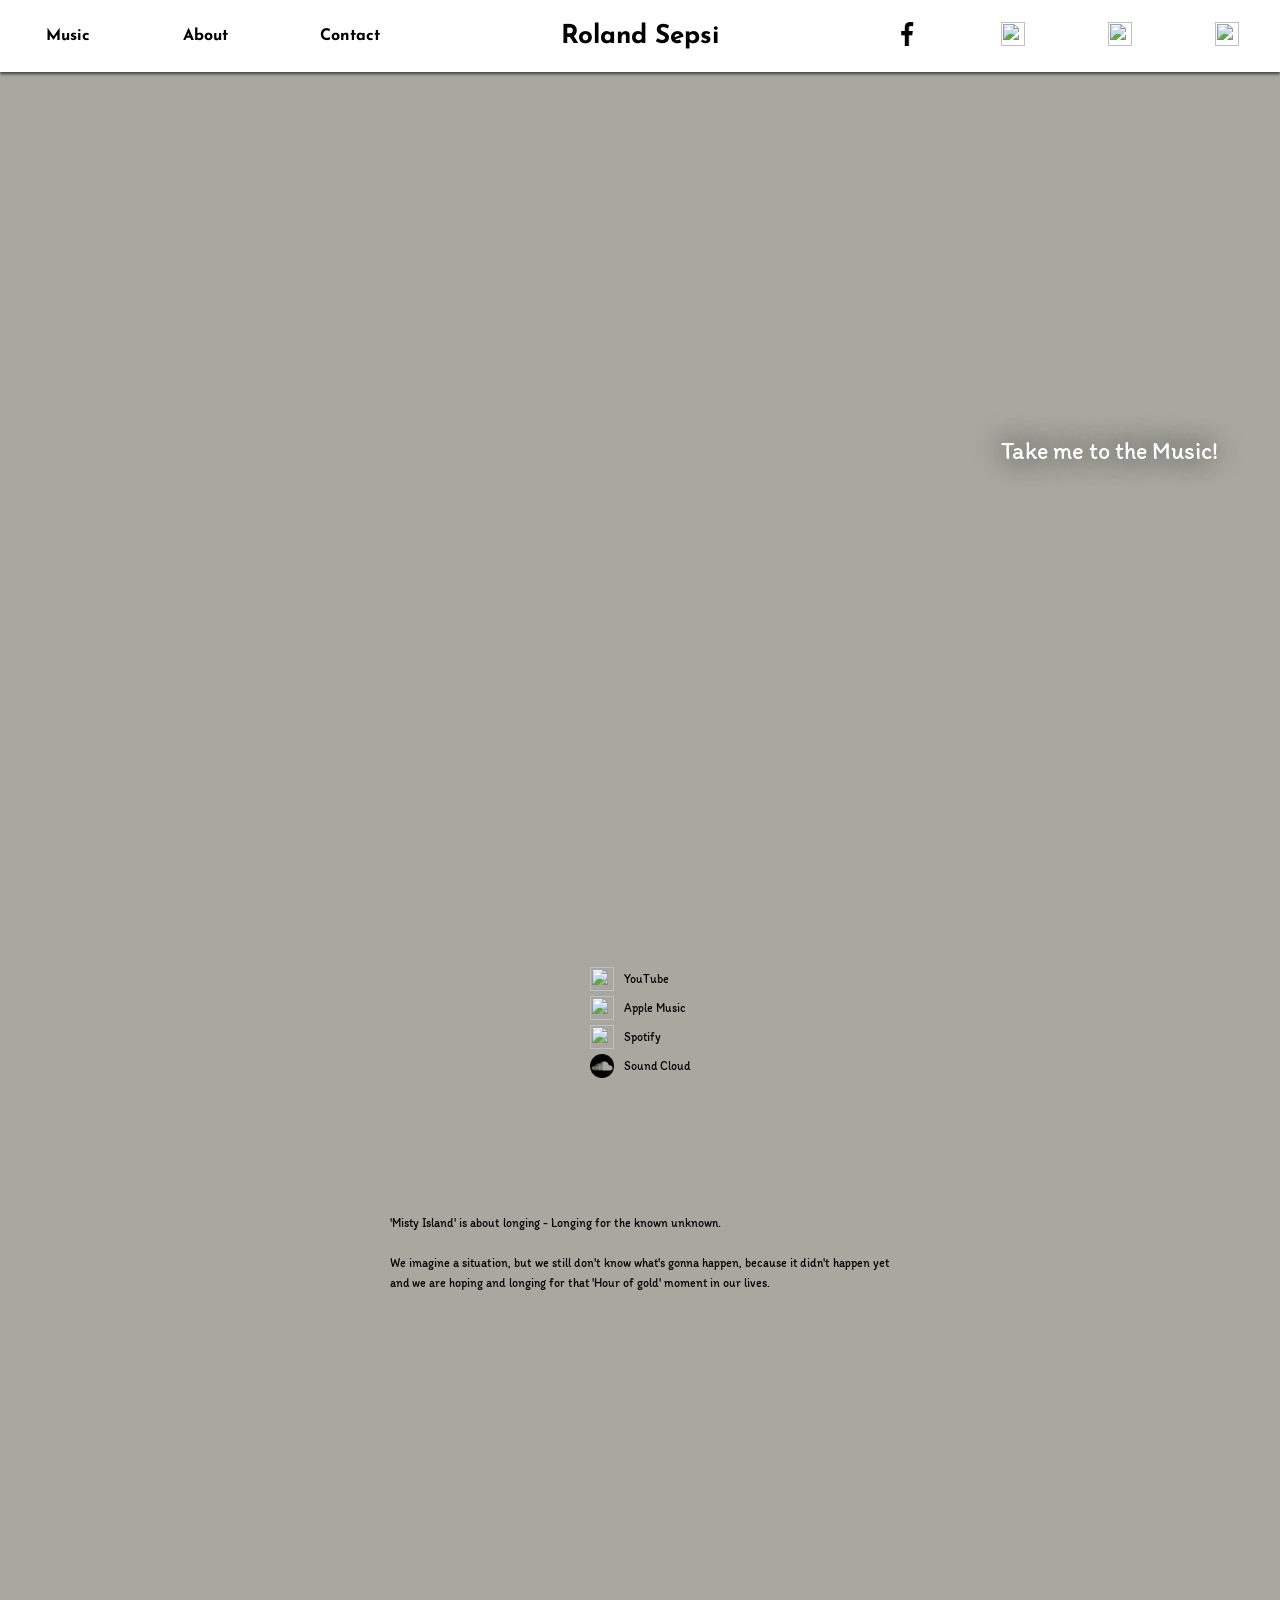
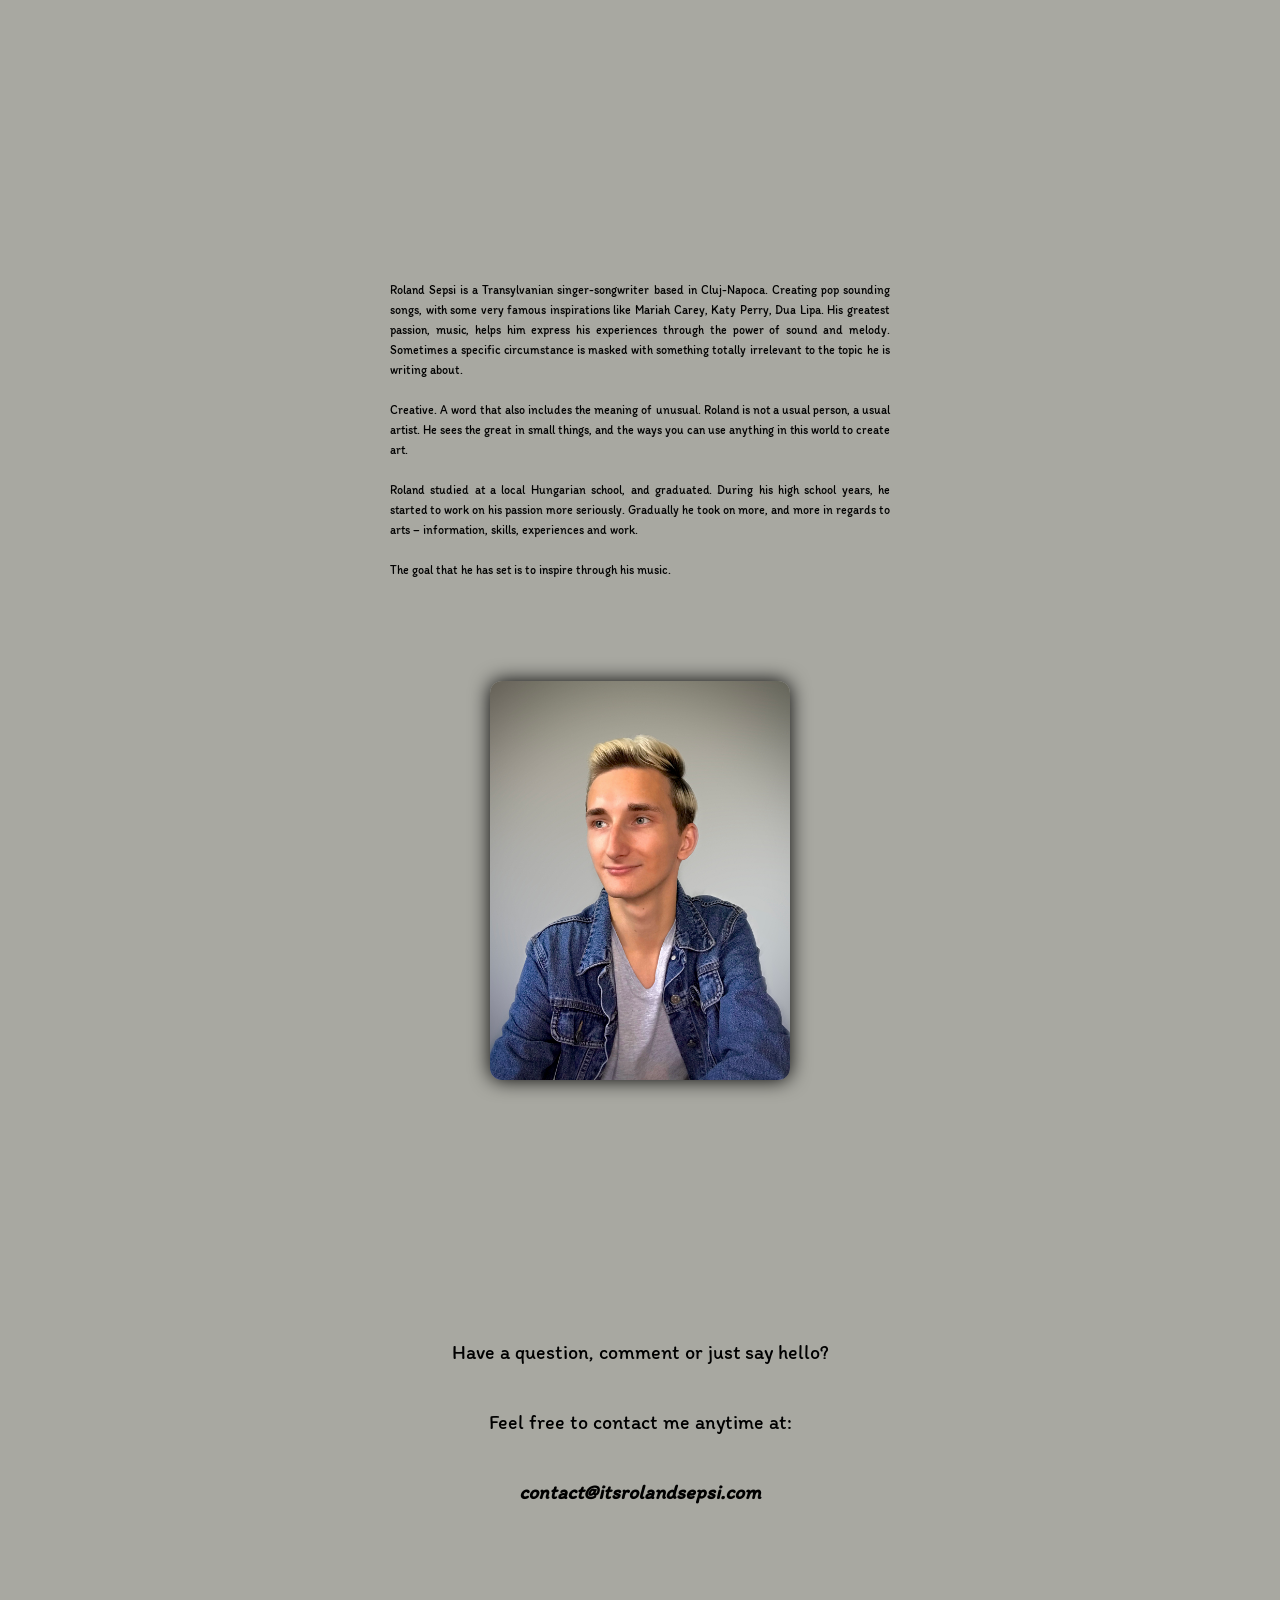
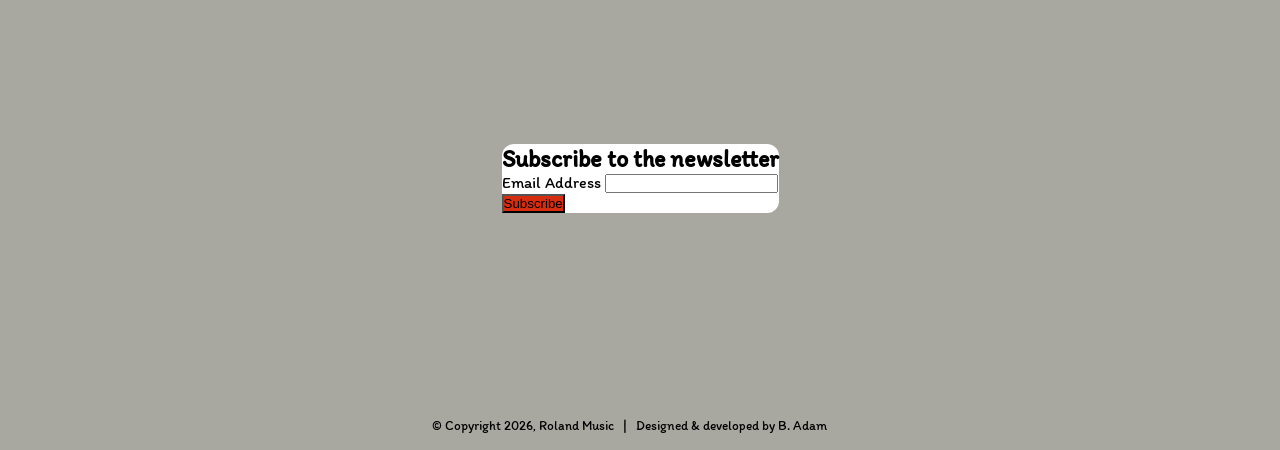
==== index.html @ 694810a5 "changes latest song info;" ====
<!DOCTYPE html>
<html lang="en">

<head>
	<meta charset="UTF-8">
	<meta http-equiv="X-UA-Compatible" content="IE=edge">
	<meta name="viewport" content="width=device-width, initial-scale=1.0">
	<title>Roland Sepsi</title>
	<link rel="icon" href="assets/logo.png">
	<link rel='stylesheet' href='variables.css' />
	<link rel='stylesheet' href='styles.css' />
	<link rel='stylesheet' href='styles/sections/content.css' />
	<link rel='stylesheet' href='styles/sections/about-me.css' />
	<link rel='stylesheet' href='styles/sections/contact.css' />
	<link rel='stylesheet' href='styles/sections/music.css' />
	<link rel='stylesheet' href='styles/merger.css' />
	<link rel='stylesheet' href='styles/scroll-bar.css' />
	<link rel='stylesheet' href='styles/sections.css' />
	<link rel='stylesheet' href='styles/header.css' />
	<link rel='stylesheet' href='styles/oberserAnimations.css' />
	<link rel='stylesheet' href='styles/hamburger.css' />
	<link rel='stylesheet' href='styles/responsive.css' />

	<link rel="preconnect" href="https://fonts.gstatic.com">
	<link rel="preconnect" href="https://fonts.googleapis.com">
	<link href="https://fonts.googleapis.com/css2?family=Itim&display=swap" rel="stylesheet">
	<link href="https://fonts.googleapis.com/css2?family=Dancing+Script&display=swap" rel="stylesheet">
	<link href="https://fonts.googleapis.com/css2?family=Allison&display=swap" rel="stylesheet">
	<link href="https://fonts.googleapis.com/css2?family=Allison&family=Dancing+Script:wght@700&display=swap"
		rel="stylesheet">
	<link href="https://fonts.googleapis.com/css2?family=Josefin+Sans:wght@300&display=swap" rel="stylesheet">
	<link href="https://fonts.googleapis.com/icon?family=Material+Icons+Outlined" rel="stylesheet">
	<link href="//cdn-images.mailchimp.com/embedcode/classic-10_7.css" rel="stylesheet" type="text/css">
</head>


<body>
	<div id="hamburger-menu">
		<div class='hamburger-items' class='header-font'>
			<span id='toMusic1h'>Music</span>
			<span id='aboutMeBtn1'>About</span>
			<span id='contactBtn1'>Contact</span>
		</div>
	</div>
	<header>
		<ul class='header-ul header-font'>
			<li class='hamburger'>
				<a class="icon" onclick="triggerHamburgerMenu()">
					<span class="material-icons-outlined">
						menu
					</span>
				</a>
			</li>
			<li class='header-buttons'>
				<!-- <a>Home</a> -->
				<a id='toMusic2h'>Music</a>
				<a id='aboutMeBtn2'>About</a>
				<a id='contactBtn2'>Contact</a>
			</li>
			<li class='header-brand'>
				<p class='brand-text'>Roland Sepsi</p>
			</li>
			<li>
				<a href='https://www.facebook.com/itsrolandsepsi' target="_blank">
					<img class='icon icon-hr' src='assets/facebook.png' />
				</a>
				<a href='https://www.instagram.com/itsrolandsepsi/' target="_blank">
					<img class='icon icon-hr' src='assets/instagram.png' />
				</a>
				<a href='https://twitter.com/itsrolandsepsi' target="_blank">
					<img class='icon icon-hr' src='assets/twitter.png' />
				</a>
				<a href='https://www.tiktok.com/@itsrolandsepsi' target="_blank">
					<img class='icon icon-hr' src='assets/tik-tok.png' />
				</a>
				<!-- <a href='https://www.youtube.com/channel/UCTKSNMayLkW1YYEWEU_hSRQ' target="_blank">
					<img class='icon icon-hl' src='assets/youtube.png' />
				</a>
				<a href='https://music.apple.com/ro/artist/roland-sepsi/1517617896' target="_blank">
					<img class='icon icon-hl' src='assets/apple.png' />
				</a>
				<a href='https://open.spotify.com/artist/6symfjeT4jujJu8zhBz0YR?si=UxUn-3a7RWy2fDlajv3tzg&nd=1'
					target="_blank">
					<img class='icon icon-hl' src='assets/spotify.png' />
				</a>
				<a href='https://soundcloud.com/itsrolandsepsi' target="_blank">
					<img class='icon icon-hl' src='assets/soundcloud.png' />
				</a> -->
			</li>
		</ul>
	</header>
	<main>
		<section class='section section-1'>
			<div class='subscribe-container'>
				<a class="my-music" id="toMusic3"> Take me to the Music!</a>
			</div>
			<!-- <div class="song-advert-container">
				<a class='advert' href='https://ampl.ink/lovesummer' target="_blank">
					'Love, Summer' 🌄 OUT NOW!
				</a>
			</div> -->
		</section>
		<section class='section section-2'>
			<div class="music-platforms">
				<ul>
					<li>
						<a href='https://www.youtube.com/c/RolandSepsi?sub_confirmation=1' target="_blank">
							<img class='icon-big icon-hl' src='assets/youtube.png' />
							<span>YouTube</span>
						</a>
					</li>
					<li>
						<a href='https://music.apple.com/ro/artist/roland-sepsi/1517617896' target="_blank">
							<img class='icon-big icon-hl' src='assets/apple.png' />
							<span>Apple Music</span>
						</a>
					</li>
					<li>
						<a href='https://open.spotify.com/artist/6symfjeT4jujJu8zhBz0YR?si=UxUn-3a7RWy2fDlajv3tzg&nd=1'
							target="_blank">
							<img class='icon-big icon-hl' src='assets/spotify.png' />
							<span>Spotify</span>
						</a>
					</li>
					<li>
						<a href='https://soundcloud.com/itsrolandsepsi' target="_blank">
							<img class='icon-big icon-hl' src='assets/soundcloud.png' />
							<span>Sound Cloud</span>
						</a>
					</li>
				</ul>
			</div>
			<p class='about-me-text song-description'>
				'Misty Island' is about longing - Longing for the known unknown. 
				<br>
				<br>
				We imagine a situation, but we still don't know what's gonna happen, because it didn't happen yet and we are hoping and longing for that 'Hour of gold' moment in our lives.
				
			</p>
			<iframe width="560" height="315" src="https://www.youtube.com/embed/qmHxuhx3B6M"
				title="YouTube video player" frameborder="0"
				allow="accelerometer; autoplay; clipboard-write; encrypted-media; gyroscope; picture-in-picture"
				allowfullscreen></iframe>
		</section>
		<section class='section section-3'>
			<img src='assets/3.jpg' class='non-icon img-two' />
			<div class='about-me-container'>
				<p class='about-me-text'>
					Roland Sepsi is a Transylvanian singer-songwriter based in Cluj-Napoca. Creating pop sounding
					songs, with some very famous inspirations like Mariah Carey, Katy Perry, Dua Lipa. His greatest
					passion, music, helps him express his experiences through the power of sound and melody.
					Sometimes a specific circumstance is masked with something totally irrelevant to the topic he
					is writing about.
					<br>
					<br>
					Creative. A word that also includes the meaning of unusual. Roland is not a usual person, a
					usual artist. He sees the great in small things, and the ways you can use anything in this
					world to create art.
					<br>
					<br>
					Roland studied at a local Hungarian school, and graduated. During his high school years, he
					started to work on his passion more seriously. Gradually he took on more, and more in regards
					to arts – information, skills, experiences and work.
					<br>
					<br>
					The goal that he has set is to inspire through his music.

				</p>
			</div>
		</section>
		<section class='section section-4'>
			<div class='contact-container'>
				<p class='contact-main'>Have a question, comment or just say hello?</p>
				<p class='contact-info'>
					Feel free to contact me anytime at:
				</p>
				<p class='contact-info mail'>
					<strong><i>contact@itsrolandsepsi.com</i></strong>
				</p>
			</div>

			<!-- Begin Mailchimp Signup Form -->
			<div id="mc_embed_signup">
				<form
					action="https://itsrolandsepsi.us5.list-manage.com/subscribe/post?u=42214550f9f8af87a19ed665c&amp;id=d3cd4de91b"
					method="post" id="mc-embedded-subscribe-form" name="mc-embedded-subscribe-form" class="validate"
					target="_blank" novalidate>
					<div id="mc_embed_signup_scroll">
						<h2>Subscribe to the newsletter</h2>
						<div class="mc-field-group">
							<label for="mce-EMAIL">Email Address </label>
							<input type="email" value="" name="EMAIL" class="required email" id="mce-EMAIL">
						</div>
						<div id="mce-responses" class="clear">
							<div class="response" id="mce-error-response" style="display:none"></div>
							<div class="response" id="mce-success-response" style="display:none"></div>
						</div>
						<!-- real people should not fill this in and expect good things - do not remove this or risk form bot signups-->
						<div style="position: absolute; left: -5000px;" aria-hidden="true"><input type="text"
								name="b_42214550f9f8af87a19ed665c_d3cd4de91b" tabindex="-1" value=""></div>
						<div class="clear"><input type="submit" value="Subscribe" name="subscribe"
								id="mc-embedded-subscribe" class="button"></div>
					</div>
				</form>
			</div>

			<!--End mc_embed_signup-->
		</section>
	</main>

	<footer>
		<small>&copy; Copyright <span id='copyright_year'></span>, Roland Music &nbsp; | &nbsp; Designed & developed
			by B. Adam
			<a class='dev-lnkd' href='https://www.linkedin.com/in/ballo-adam-005b53a4/' target="_blank">
				<img src='assets/linkedin.png' />
			</a>
		</small>
	</footer>

	<script src='scripts/hamburger.js'></script>
	<script src='main.js'></script>
	<script src='scripts/observers.js'></script>
</body>

</html>
---- variables.css ----
:root {
    --c_darkPurple: #5D3C75;
    --c_darkPurple_lighter: #984169;
    --c_redOrange: #B34860;
    --c_redOrange_lighter: #D06966;
    --c_orangeYellow: #EE9359;
    --c_orangeYellow_light: #F4AE61;
    --f_mainFontStyle: 'Itim', cursive;
    --f_fontSizeNormal: 24px;
	--f_fontSizeSmall: 16px;
    --f_fontSizeHeader: 36px;
    --i_iconNormal: 24px;
	--i_iconBig: 36px;
    --br_radiusSection: 500px;
    --w_defaultMaxWidth: 50%;
    --iframe_width: 400px;
    --iframe_height: 285px;
    --background: rgb(168, 168, 161)
}
---- styles.css ----
* {
	margin: 0;
	padding: 0;
	box-sizing: border-box;
}

html,
body {
	scroll-behavior: smooth;
	font-family: var(--f_mainFontStyle);
}

main {
	overflow: hidden;
	width: 100%;
	height: auto;
	background-repeat: repeat;
}

a {
	text-decoration: none;
}

.non-icon {
	max-width: 500px;
	max-height: 600px;
	border-radius: 12px;
	transition: all ease-in-out 0.4s;
}

.icon {
	transition: all ease-in-out 0.3s;
	height: var(--i_iconNormal);
	width: var(--i_iconNormal);
}

.icon:hover {
	cursor: pointer;
}

.button-anim {
	background: transparent;
	font-family: var(--f_mainFontStyle);
	font-size: var(--f_fontSizeNormal);
	padding: 5px;
	border-radius: 12px;
	transition: all 0.08s ease-in;
	-o-transition: all 0.2s ease-in;
	-ms-transition: all 0.2s ease-in;
	-moz-transition: all 0.2s ease-in;
	-webkit-transition: all 0.2s ease-in;
}

a {
	text-decoration: none;
	color: inherit;
}

@keyframes grow {
	0% {
		transform: scale(0.5);
		opacity: 0;
	}
	100% {
		opacity: 1;
	}
}

.back-to-top-btn {
	position: fixed;
	background-color: transparent;
	border: none;
	left: 95%;
	top: 92%;
	transition: all ease 0.4s;
	z-index: 150;
}

.back-to-top-img {
	width: var(--i_iconNormal);
	height: var(--i_iconNormal);
	z-index: 150;
}

.back-to-top-btn:hover {
	cursor: pointer;
	transform: rotateZ(360deg);
}

hr {
	border: 0;
	height: 1px;
	background-image: linear-gradient(to right, rgba(0, 0, 0, 0), rgba(0, 0, 0, 1), rgba(0, 0, 0, 0));
	margin: 15px;
}

nav {
	position: relative;
	z-index: 1000;
}

footer {
	background-color: var(--background);
	font-family: var(--f_mainFontStyle);
	display: flex;
	justify-content: center;
	align-items: center;
	color: black;
	height: 50px;
}

.dev-lnkd img {
	height: 14px;
	width: 14px;
	vertical-align: middle;
	margin-left: 5px;
}

.dev-lnkd:hover {
	cursor: pointer;
}
---- styles/sections/content.css ----
.take-me-there {
    color: black;
    border: none;
}

.border-btn {
    border: 2px black solid;
}

.fill:hover {
    background-color: #f0efeb;
}

.subscribe-container {
    display: flex;
    flex-direction: column;
    justify-content: space-evenly;
    height: 300px;
    margin-right: 50px;
    font-size: var(--f_fontSizeNormal);
}

.none {
     display: none;
}

.song-advert-container {
     margin-right: 50px;
     display: flex;
     align-items: flex-start;
     justify-content: flex-start;
     max-width: 500px;
     transition: color 250ms ease-in-out;
}

.song-advert-container:hover {
     color: white;
     cursor: pointer;
}

.advert {
     font-family: var(--f_mainFontStyle);
     font-size: var(--f_fontSizeNormal);
     text-shadow: 0px 0px 10px rgba(0,0,0, 1);
     text-decoration: none;
     color: black;
}

.subscribe {
     height: 45px;
     width: 190px;
}

.my-music {
	font-size: 24px;
	padding: 12px;
	border-radius: 12px;
	color: white;
	text-shadow: -2px -1px 29px rgba(0, 0, 0, 1);
	cursor: pointer;
}
---- styles/sections/about-me.css ----
.hello, .about-me-text {
     font-family: var(--f_mainFontStyle);
     color: black;
     font-size: var(--f_fontSizeSmall)
}

.about-me-container {
     opacity: 0;
     transform: translateX(-50px);
     max-width: var(--w_defaultMaxWidth);
     height: 80vh;
     display: flex;
     flex-direction: column;
     align-items: center;
     justify-content: space-evenly;
     transition: all 500ms ease-in;
}

.img-two {
    opacity: 0;
    transform: translateX(50px);
    box-shadow: 0px 0px 20px 0px black;
    -webkit-box-shadow: 0px 0px 20px 0px black;
    -moz-box-shadow: 0px 0px 20px 0px black;
    transition: all 500ms ease-in;
}

.about-me-text {
     text-align: justify;
     text-justify: inter-word;
     line-height: 40px;
}

.contact-btn-2 {
     color: var(--c_darkPurple);
     border: 2px var(--c_darkPurple) solid;
}

.fill-2:hover {
     color: var(--c_orangeYellow_light);
     background-color: var(--c_darkPurple);
}
---- styles/sections/contact.css ----
.contact-container {
     opacity: 0;
     transform: translateY(-50px);
     font-family: var(--f_mainFontStyle);
     color: black;
     max-width: var(--w_defaultMaxWidth);
     height: 30vh;
     display: flex;
     flex-direction: column;
     justify-content: space-around;
     padding: 30px;
     align-items: center;
     border-radius: 20px;
     transition: all 1s ease-in-out;
}


.contact-main {
     font-size: var(--f_fontSizeNormal);
}

.contact-filler {
     font-size: var(--f_fontSizeNormal);
}

.contact-info {
     font-size: var(--f_fontSizeNormal);
}

#mc_embed_signup {
     background: #fff;
     clear: left;
     border-radius: 12px;
     font-family: var(--f_mainFontStyle);
}

#mc-embedded-subscribe {
     background-color: rgb(214, 45, 15) !important;
}
---- styles/sections/music.css ----
.song-description {
	max-width: 500px;
	margin: 15px;
	font-size: var(--f_fontSizeSmall);
}

.icon-big {
	transition: all ease-in-out 0.3s;
	height: var(--i_iconBig);
	width: var(--i_iconBig);
}

.music-platforms ul {
	list-style: none;
}

.music-platforms li {
	margin: 20px;
	cursor: pointer;
}

.music-platforms a {
	display: flex;
	align-items: center;
}

.music-platforms span {
	margin-left: 10px;
	font-size: var(--f_fontSizeSmall);
}
---- styles/scroll-bar.css ----
/* width */
::-webkit-scrollbar {
     width: 10px;
}
   
/* Track */
::-webkit-scrollbar-track {
     background: #fff;
}

/* Handle */
::-webkit-scrollbar-thumb {
     background: #CECEC6;
     border-radius: 20px;
}

/* Handle on hover */
::-webkit-scrollbar-thumb:hover {
     background: #555;
}
---- styles/sections.css ----
section {
      display: flex;
      justify-content: space-around;
      align-items: center;
      height: 100vh;
      background-color: var(--background);
      -webkit-box-shadow: 0px 0px 15px 0px #000000; 
      box-shadow: 0px 0px 15px 0px #000000;
      margin: 15px;
      border-radius: 8px;
 }

 .section-1 {
      background-image: url('/assets/landing-2.png');
      background-size: cover;
      height: 100vh;
      display: flex;
      justify-content: flex-end;
 }

 .section-2 {}

 .section-3 {
 }

 .section-4 {
      flex-direction: column;
      justify-content: space-evenly;
 }
---- styles/header.css ----
header {
     position: fixed;
     top: 0;
     left: 0;
     height: 8%;
     width: 100%;
     z-index: 10000;
     background-color: #fff;
     color: black;
     box-shadow: 0px 2px 3px 0px rgba(0,0,0,0.63) ;
     transition: opacity 250ms ease-in-out;
}

header:hover {
    opacity: 1;
}

.header-faded {
     opacity: .2;
}

.header-ul {
     position: relative;
     display: flex;
     justify-content: space-center;
     align-items: center;
     top: 50%;
     height: 75%;
     transform: translateY(-50%);
     list-style: none;
}

header ul li {
     flex: 25%;
     text-align: center;
     display: flex;
     align-items: center;
     justify-content: space-around;
}

.header-brand:hover {
    cursor: pointer;
}

.header-brand .brand-text {
     font-size: var(--f_fontSizeHeader);
     font-weight: bold;
}

.header-spacer {
     flex: 75%;
}

.logo {
     width: 100px;
     height: 100px;
}

.header-buttons a {
     font-weight: bold;
}

.header-buttons a:hover {
     cursor: pointer;
}

.header-font {
     font-family: 'Josefin Sans', sans-serif;
}
---- styles/oberserAnimations.css ----
.move-in {
     transform: translate(0);
     opacity: 1;
}
---- styles/hamburger.css ----
.hamburger {
     display: none;
     position: relative;
     flex: 0;
     margin-left: 10px;
}

#hamburger-menu {
     position: fixed;
     display: none;
     top: 8%;
     left: 0;
     z-index: 2000;
}

.hamburger-items {
     display: flex;
     flex-direction: column;
     z-index: 100;
     background-color: white;
     border-radius: 8px;
}

.hamburger-items > * {
     padding: 10px;
     font-family: 'Josefin Sans', sans-serif;
     font-weight: bold;
}
---- styles/responsive.css ----
@media all and (max-width: 1283px) {
     :root {
          --f_fontSizeNormal: 20px;
		  --f_fontSizeSmall: 12px;
          --f_fontSizeHeader: 26px;
          --w_defaultMaxWidth: 100%;
          --i_iconNormal: 24px;
		  --i_iconBig: 24px;
     }

     .section-1 {
          flex-direction: column-reverse;
          align-items: flex-end;
          justify-content: space-around !important;
		  background-image: url('/assets/landing-2-small.png') !important;
     }

     .subscribe-container {
          margin-left: 0;
     }

     .song-advert-container {
          margin-left: 50px;
     }

     section {
          -webkit-box-shadow: none !important; 
          box-shadow: none !important;
          margin: 0 !important;
          border-radius: 0 !important;
          /* padding: 100px !important; */
     }

     .section-2, .section-3 {
          align-items: center;
          flex-direction: column;
     }

     .section-3 {
          flex-direction: column-reverse;
     }

     .non-icon {
          max-width: 300px;
          max-height: 400px;
          margin: 20px;
      }
      
     .about-me-text {
          line-height: 20px;
          width: 500px;
     }

	 .music-platforms li {
		 margin: 5px;
	 }

	 .song-description {
		 margin: 5px;
	 }
}

@media all and (max-width: 1201px) {
     .header-spacer {
          display: none;
     }
}

@media all and (max-width: 1025px) {
     :root {
          --f_fontSizeNormal: 16px;
          --f_fontSizeHeader: 24px;
          --w_defaultMaxWidth: 90%;
          --i_iconNormal: 24px;
     }

     .subscribe-container {
		margin-top: 600px;
     }

     .song-advert-container {
          margin-left: -80px; 
          width: 200px;
     }
}

@media all and (max-width: 769px) {
     :root {
          --iframe_width: 200px;
          --iframe_height: 100px;
     }
     .back-to-top-btn {
          left: 90%;
     }
     .videos-container {
          flex-direction: column;
     }
     .videos-container>* {
          margin: 2px;
     }
     .section-1 {
          background-image: url('/assets/landing-2-small-small.png') !important;
     }
     
     .song-advert-container {
          width: 100px;
     }

     .about-me-text {
          line-height: 20px;
          width: 300px;
     }

     iframe {
          margin: 20px;
          width: 300px ;
          height: 515px;
     }

     .header-buttons {
          display: none;
     }

     .hamburger {
          display: block;
     }
}

@media all and (max-width: 480px) {
     :root {
          --f_fontSizeNormal: 12px;
          --f_fontSizeHeader: 16px;
          --i_iconNormal: 16px;
     }
     .contact-container {
          height: 40vh;
     }
}
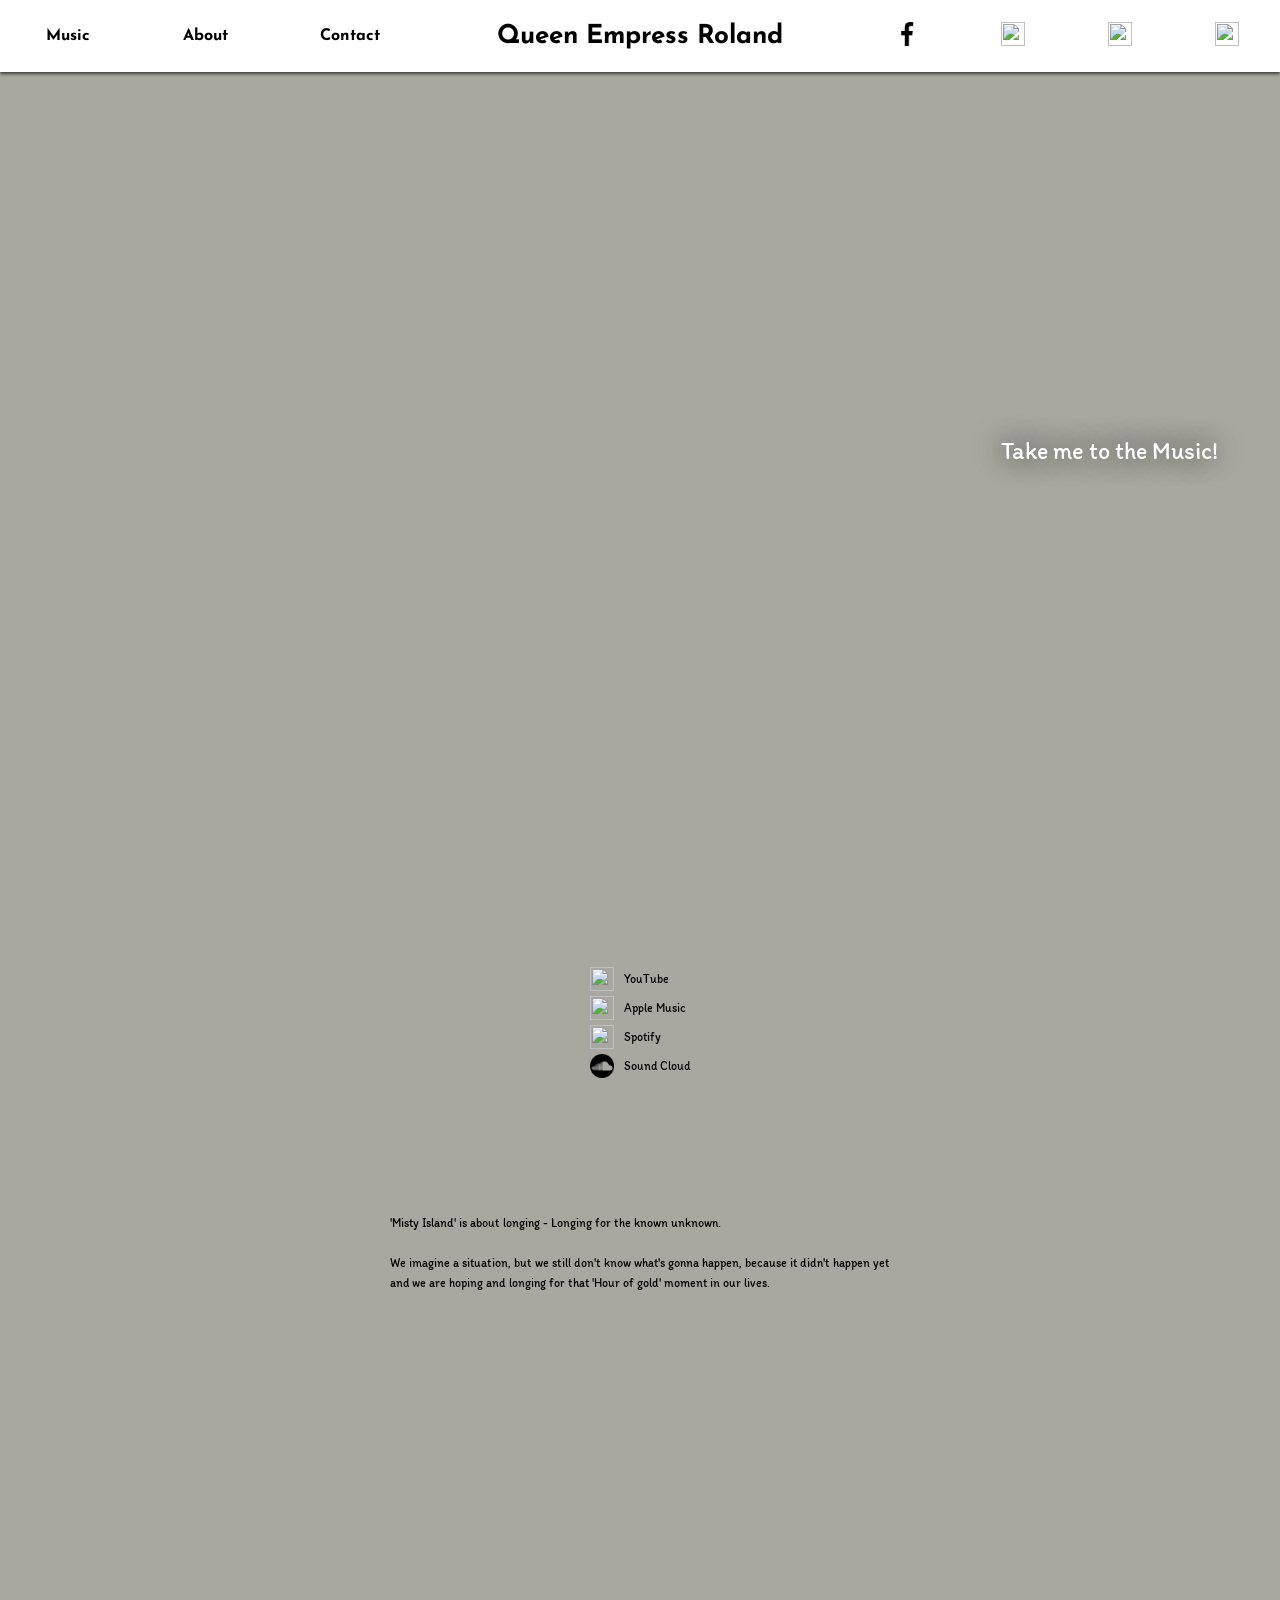
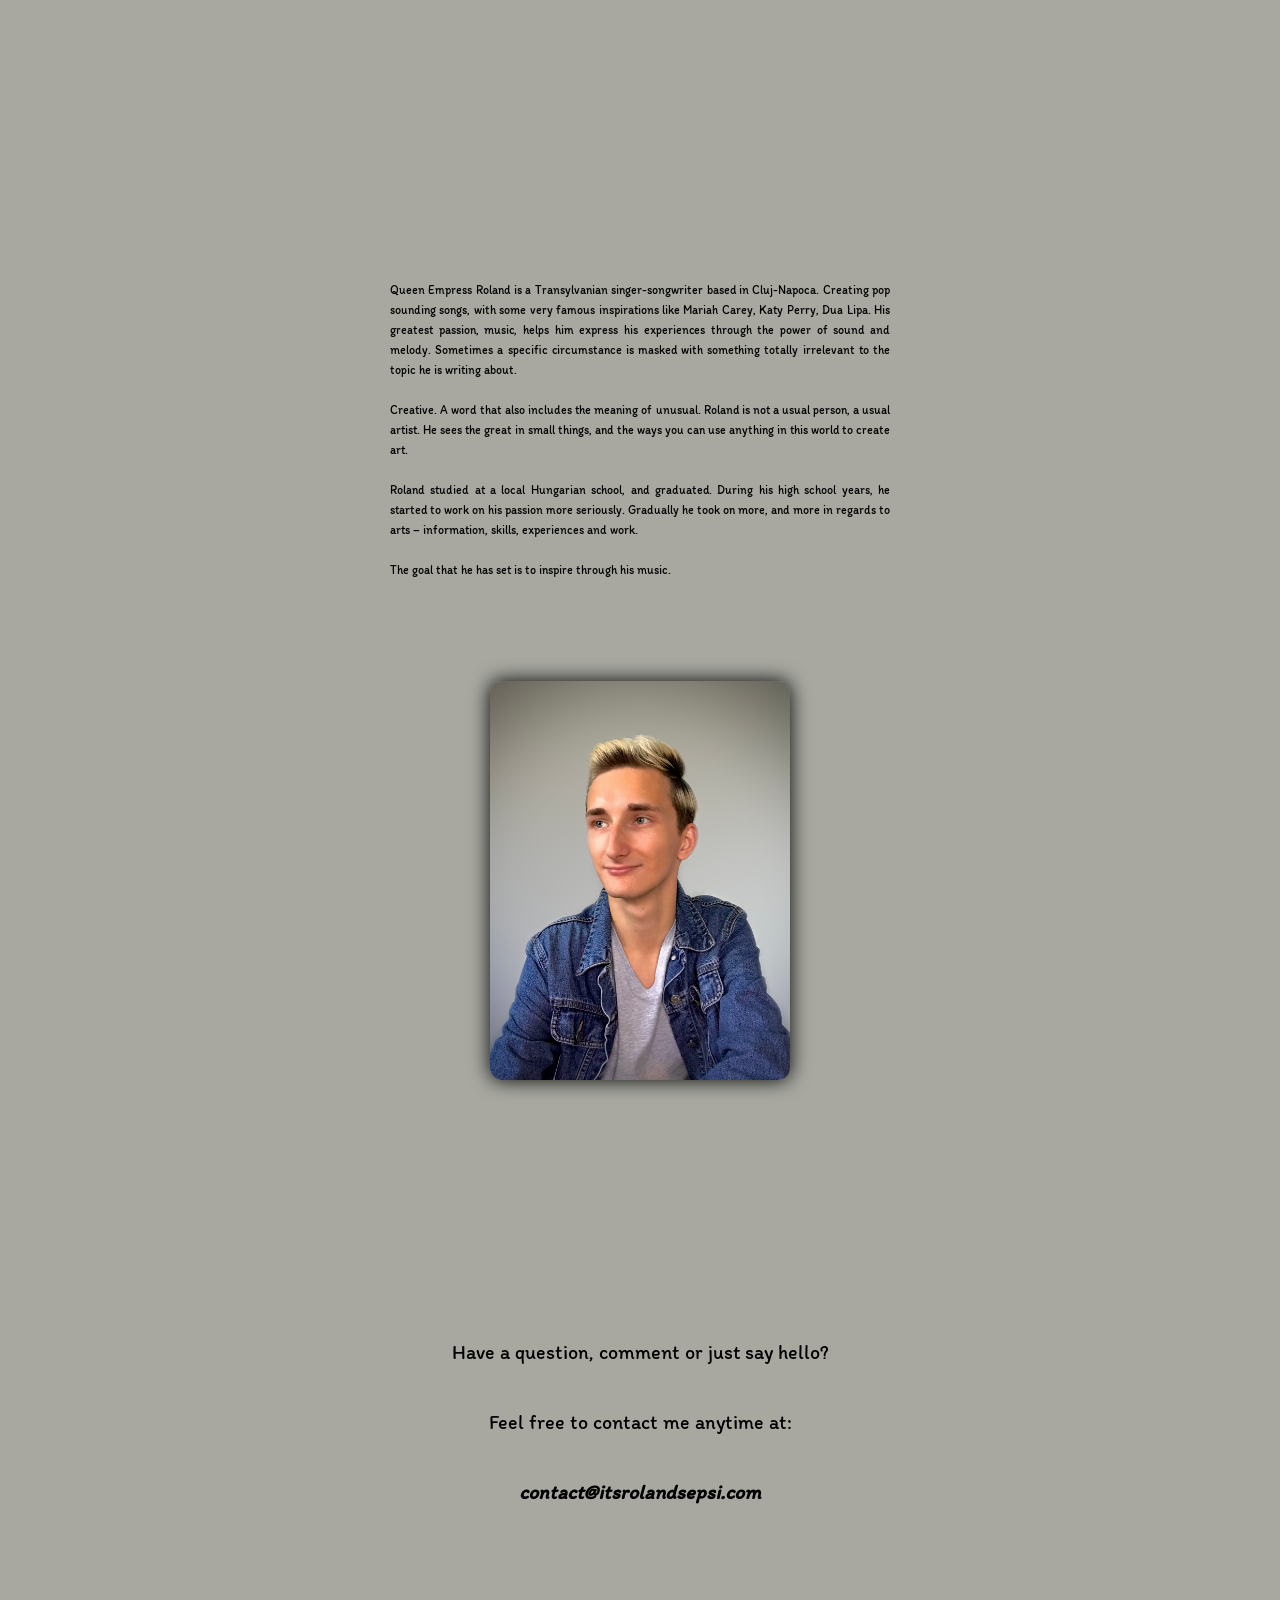
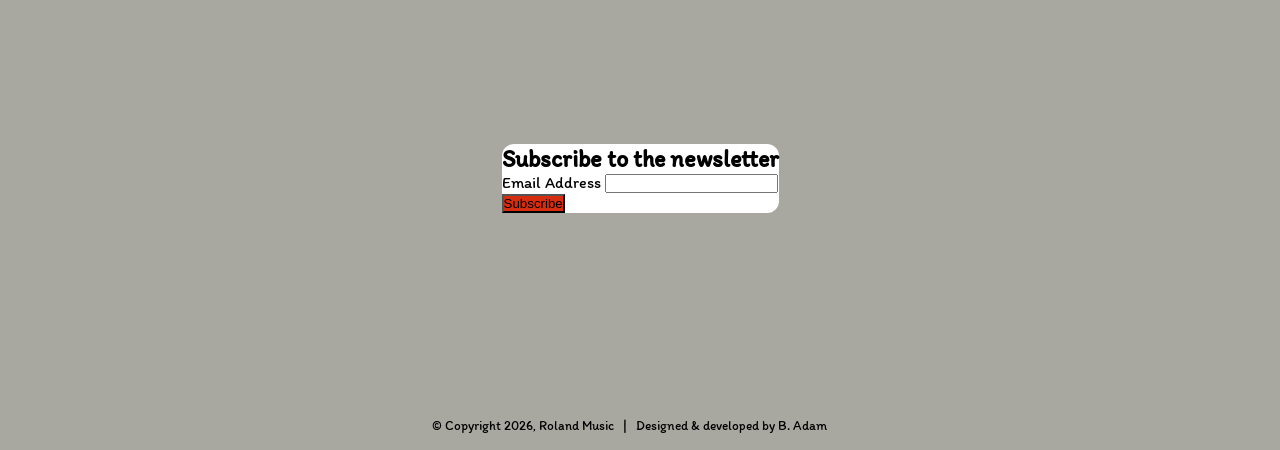
==== commit 78de9304: "changed name" ====
--- a/index.html
+++ b/index.html
@@ -5,7 +5,7 @@
 	<meta charset="UTF-8">
 	<meta http-equiv="X-UA-Compatible" content="IE=edge">
 	<meta name="viewport" content="width=device-width, initial-scale=1.0">
-	<title>Roland Sepsi</title>
+	<title>Queen Empress Roland</title>
 	<link rel="icon" href="assets/logo.png">
 	<link rel='stylesheet' href='variables.css' />
 	<link rel='stylesheet' href='styles.css' />
@@ -58,7 +58,7 @@
 				<a id='contactBtn2'>Contact</a>
 			</li>
 			<li class='header-brand'>
-				<p class='brand-text'>Roland Sepsi</p>
+				<p class='brand-text'>Queen Empress Roland</p>
 			</li>
 			<li>
 				<a href='https://www.facebook.com/itsrolandsepsi' target="_blank">
@@ -137,7 +137,7 @@
 				We imagine a situation, but we still don't know what's gonna happen, because it didn't happen yet and we are hoping and longing for that 'Hour of gold' moment in our lives.
 				
 			</p>
-			<iframe width="560" height="315" src="https://www.youtube.com/embed/qmHxuhx3B6M"
+			<iframe width="560" height="315" src="https://www.youtube.com/embed/1CK_H7cblZ4"
 				title="YouTube video player" frameborder="0"
 				allow="accelerometer; autoplay; clipboard-write; encrypted-media; gyroscope; picture-in-picture"
 				allowfullscreen></iframe>
@@ -146,7 +146,7 @@
 			<img src='assets/3.jpg' class='non-icon img-two' />
 			<div class='about-me-container'>
 				<p class='about-me-text'>
-					Roland Sepsi is a Transylvanian singer-songwriter based in Cluj-Napoca. Creating pop sounding
+					Queen Empress Roland is a Transylvanian singer-songwriter based in Cluj-Napoca. Creating pop sounding
 					songs, with some very famous inspirations like Mariah Carey, Katy Perry, Dua Lipa. His greatest
 					passion, music, helps him express his experiences through the power of sound and melody.
 					Sometimes a specific circumstance is masked with something totally irrelevant to the topic he
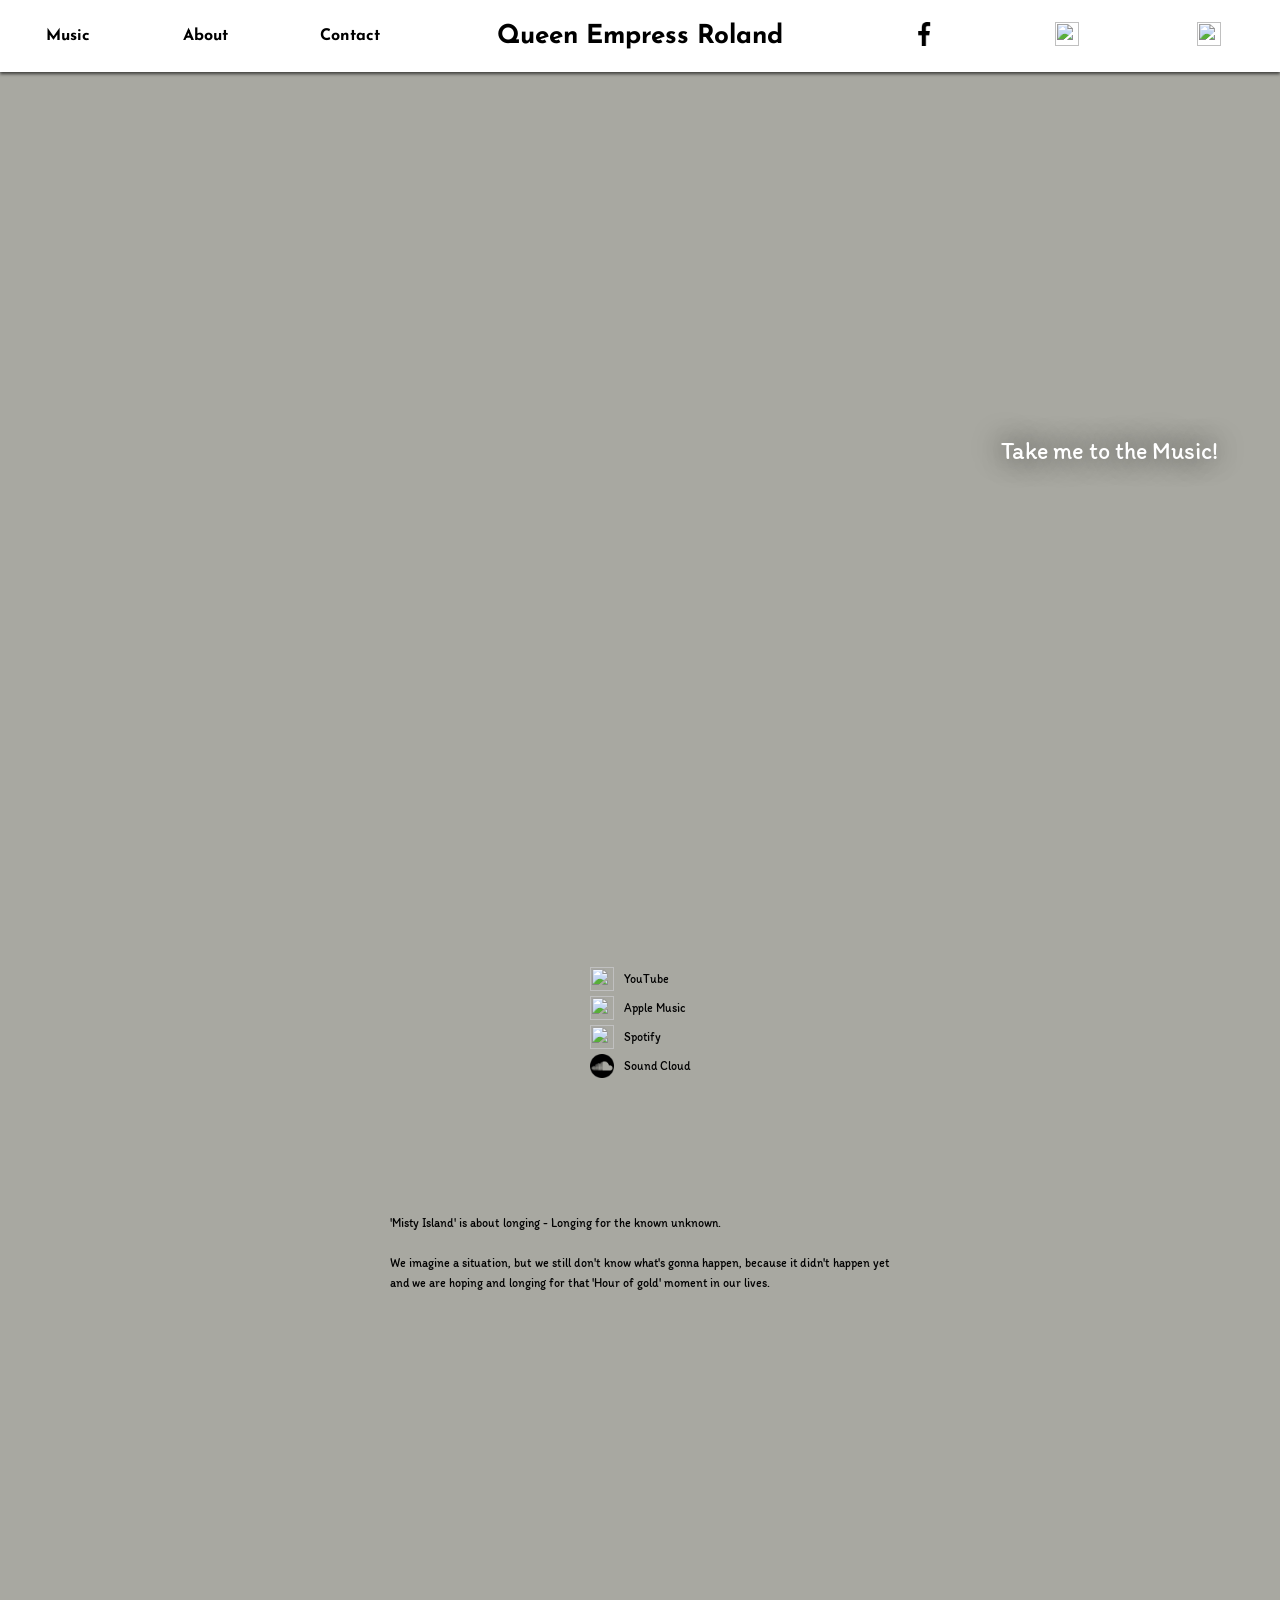
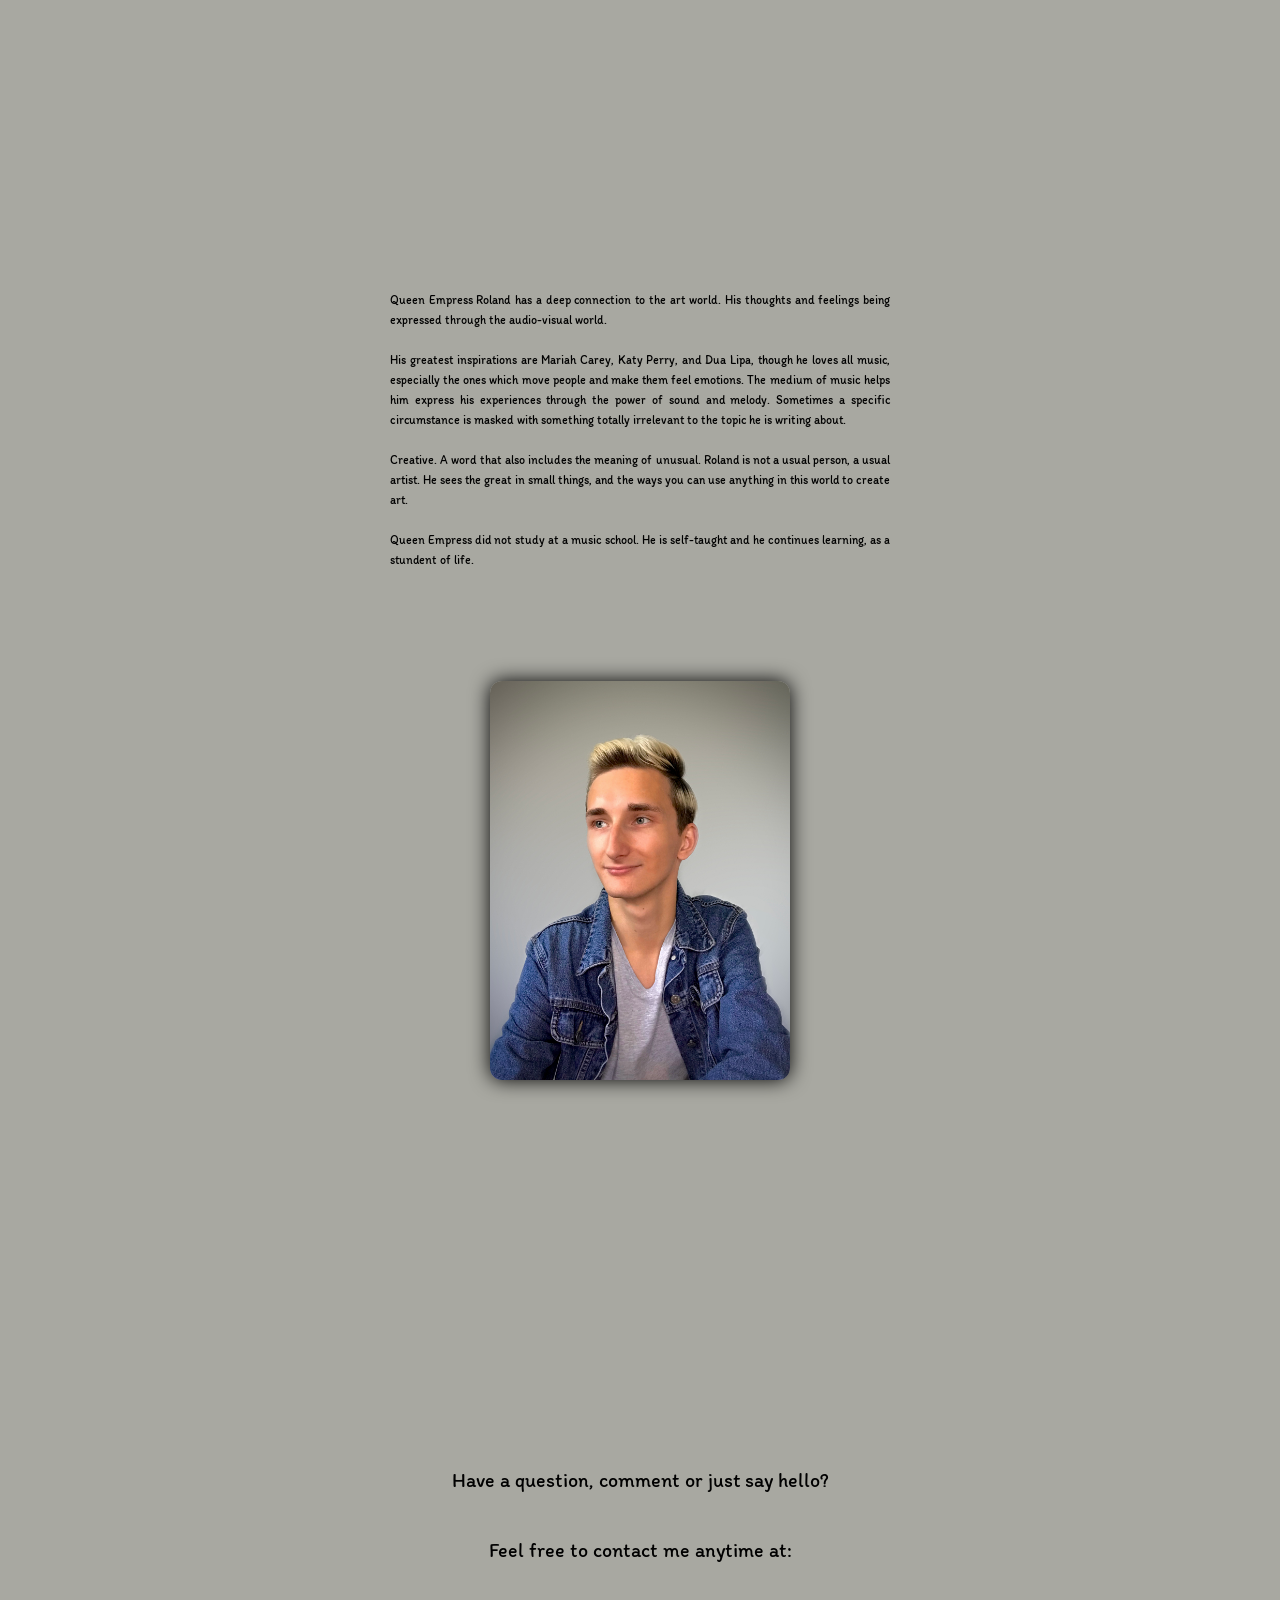
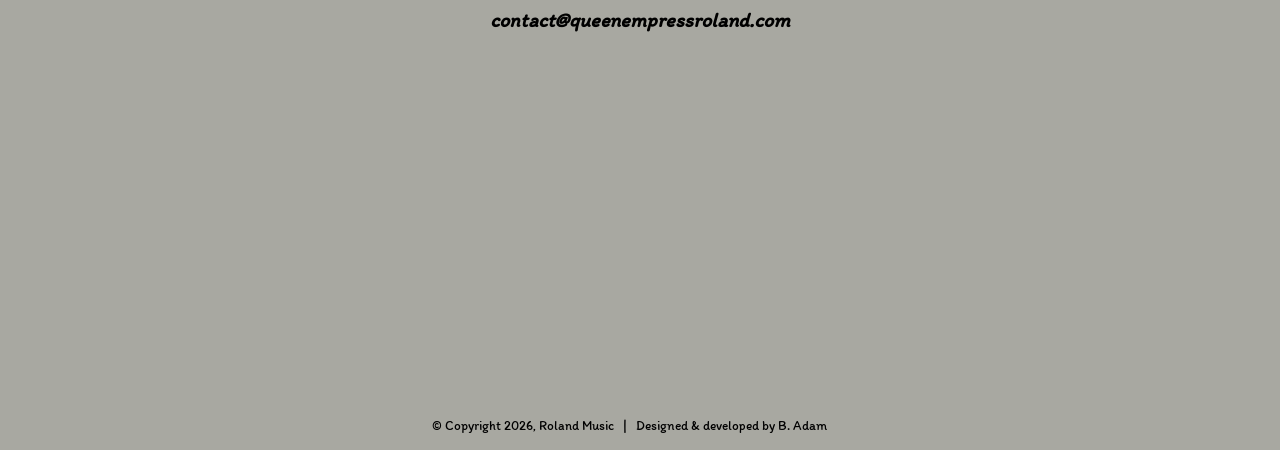
==== commit b7039861: "updated text; removed twitted; removed mailchimp" ====
--- a/index.html
+++ b/index.html
@@ -61,31 +61,15 @@
 				<p class='brand-text'>Queen Empress Roland</p>
 			</li>
 			<li>
-				<a href='https://www.facebook.com/itsrolandsepsi' target="_blank">
+				<a href='https://www.facebook.com/queenempressroland' target="_blank">
 					<img class='icon icon-hr' src='assets/facebook.png' />
 				</a>
-				<a href='https://www.instagram.com/itsrolandsepsi/' target="_blank">
+				<a href='https://www.instagram.com/queenempressroland/' target="_blank">
 					<img class='icon icon-hr' src='assets/instagram.png' />
 				</a>
-				<a href='https://twitter.com/itsrolandsepsi' target="_blank">
-					<img class='icon icon-hr' src='assets/twitter.png' />
-				</a>
-				<a href='https://www.tiktok.com/@itsrolandsepsi' target="_blank">
+				<a href='https://www.tiktok.com/@queenempressroland' target="_blank">
 					<img class='icon icon-hr' src='assets/tik-tok.png' />
 				</a>
-				<!-- <a href='https://www.youtube.com/channel/UCTKSNMayLkW1YYEWEU_hSRQ' target="_blank">
-					<img class='icon icon-hl' src='assets/youtube.png' />
-				</a>
-				<a href='https://music.apple.com/ro/artist/roland-sepsi/1517617896' target="_blank">
-					<img class='icon icon-hl' src='assets/apple.png' />
-				</a>
-				<a href='https://open.spotify.com/artist/6symfjeT4jujJu8zhBz0YR?si=UxUn-3a7RWy2fDlajv3tzg&nd=1'
-					target="_blank">
-					<img class='icon icon-hl' src='assets/spotify.png' />
-				</a>
-				<a href='https://soundcloud.com/itsrolandsepsi' target="_blank">
-					<img class='icon icon-hl' src='assets/soundcloud.png' />
-				</a> -->
 			</li>
 		</ul>
 	</header>
@@ -123,7 +107,7 @@
 						</a>
 					</li>
 					<li>
-						<a href='https://soundcloud.com/itsrolandsepsi' target="_blank">
+						<a href='https://soundcloud.com/queenempress' target="_blank">
 							<img class='icon-big icon-hl' src='assets/soundcloud.png' />
 							<span>Sound Cloud</span>
 						</a>
@@ -146,25 +130,16 @@
 			<img src='assets/3.jpg' class='non-icon img-two' />
 			<div class='about-me-container'>
 				<p class='about-me-text'>
-					Queen Empress Roland is a Transylvanian singer-songwriter based in Cluj-Napoca. Creating pop sounding
-					songs, with some very famous inspirations like Mariah Carey, Katy Perry, Dua Lipa. His greatest
-					passion, music, helps him express his experiences through the power of sound and melody.
-					Sometimes a specific circumstance is masked with something totally irrelevant to the topic he
-					is writing about.
+					Queen Empress Roland has a deep connection to the art world. His thoughts and feelings being expressed through the audio-visual world.
 					<br>
 					<br>
-					Creative. A word that also includes the meaning of unusual. Roland is not a usual person, a
-					usual artist. He sees the great in small things, and the ways you can use anything in this
-					world to create art.
+					His greatest inspirations are Mariah Carey, Katy Perry, and Dua Lipa, though he loves all music, especially the ones which move people and make them feel emotions. The medium of music helps him express his experiences through the power of sound and melody. Sometimes a specific circumstance is masked with something totally irrelevant to the topic he is writing about.
 					<br>
 					<br>
-					Roland studied at a local Hungarian school, and graduated. During his high school years, he
-					started to work on his passion more seriously. Gradually he took on more, and more in regards
-					to arts – information, skills, experiences and work.
+					Creative. A word that also includes the meaning of unusual. Roland is not a usual person, a usual artist. He sees the great in small things, and the ways you can use anything in this world to create art. 
 					<br>
 					<br>
-					The goal that he has set is to inspire through his music.
-
+					Queen Empress did not study at a music school. He is self-taught and he continues learning, as a stundent of life.
 				</p>
 			</div>
 		</section>
@@ -175,36 +150,9 @@
 					Feel free to contact me anytime at:
 				</p>
 				<p class='contact-info mail'>
-					<strong><i>contact@itsrolandsepsi.com</i></strong>
+					<strong><i>contact@queenempressroland.com</i></strong>
 				</p>
 			</div>
-
-			<!-- Begin Mailchimp Signup Form -->
-			<div id="mc_embed_signup">
-				<form
-					action="https://itsrolandsepsi.us5.list-manage.com/subscribe/post?u=42214550f9f8af87a19ed665c&amp;id=d3cd4de91b"
-					method="post" id="mc-embedded-subscribe-form" name="mc-embedded-subscribe-form" class="validate"
-					target="_blank" novalidate>
-					<div id="mc_embed_signup_scroll">
-						<h2>Subscribe to the newsletter</h2>
-						<div class="mc-field-group">
-							<label for="mce-EMAIL">Email Address </label>
-							<input type="email" value="" name="EMAIL" class="required email" id="mce-EMAIL">
-						</div>
-						<div id="mce-responses" class="clear">
-							<div class="response" id="mce-error-response" style="display:none"></div>
-							<div class="response" id="mce-success-response" style="display:none"></div>
-						</div>
-						<!-- real people should not fill this in and expect good things - do not remove this or risk form bot signups-->
-						<div style="position: absolute; left: -5000px;" aria-hidden="true"><input type="text"
-								name="b_42214550f9f8af87a19ed665c_d3cd4de91b" tabindex="-1" value=""></div>
-						<div class="clear"><input type="submit" value="Subscribe" name="subscribe"
-								id="mc-embedded-subscribe" class="button"></div>
-					</div>
-				</form>
-			</div>
-
-			<!--End mc_embed_signup-->
 		</section>
 	</main>
 
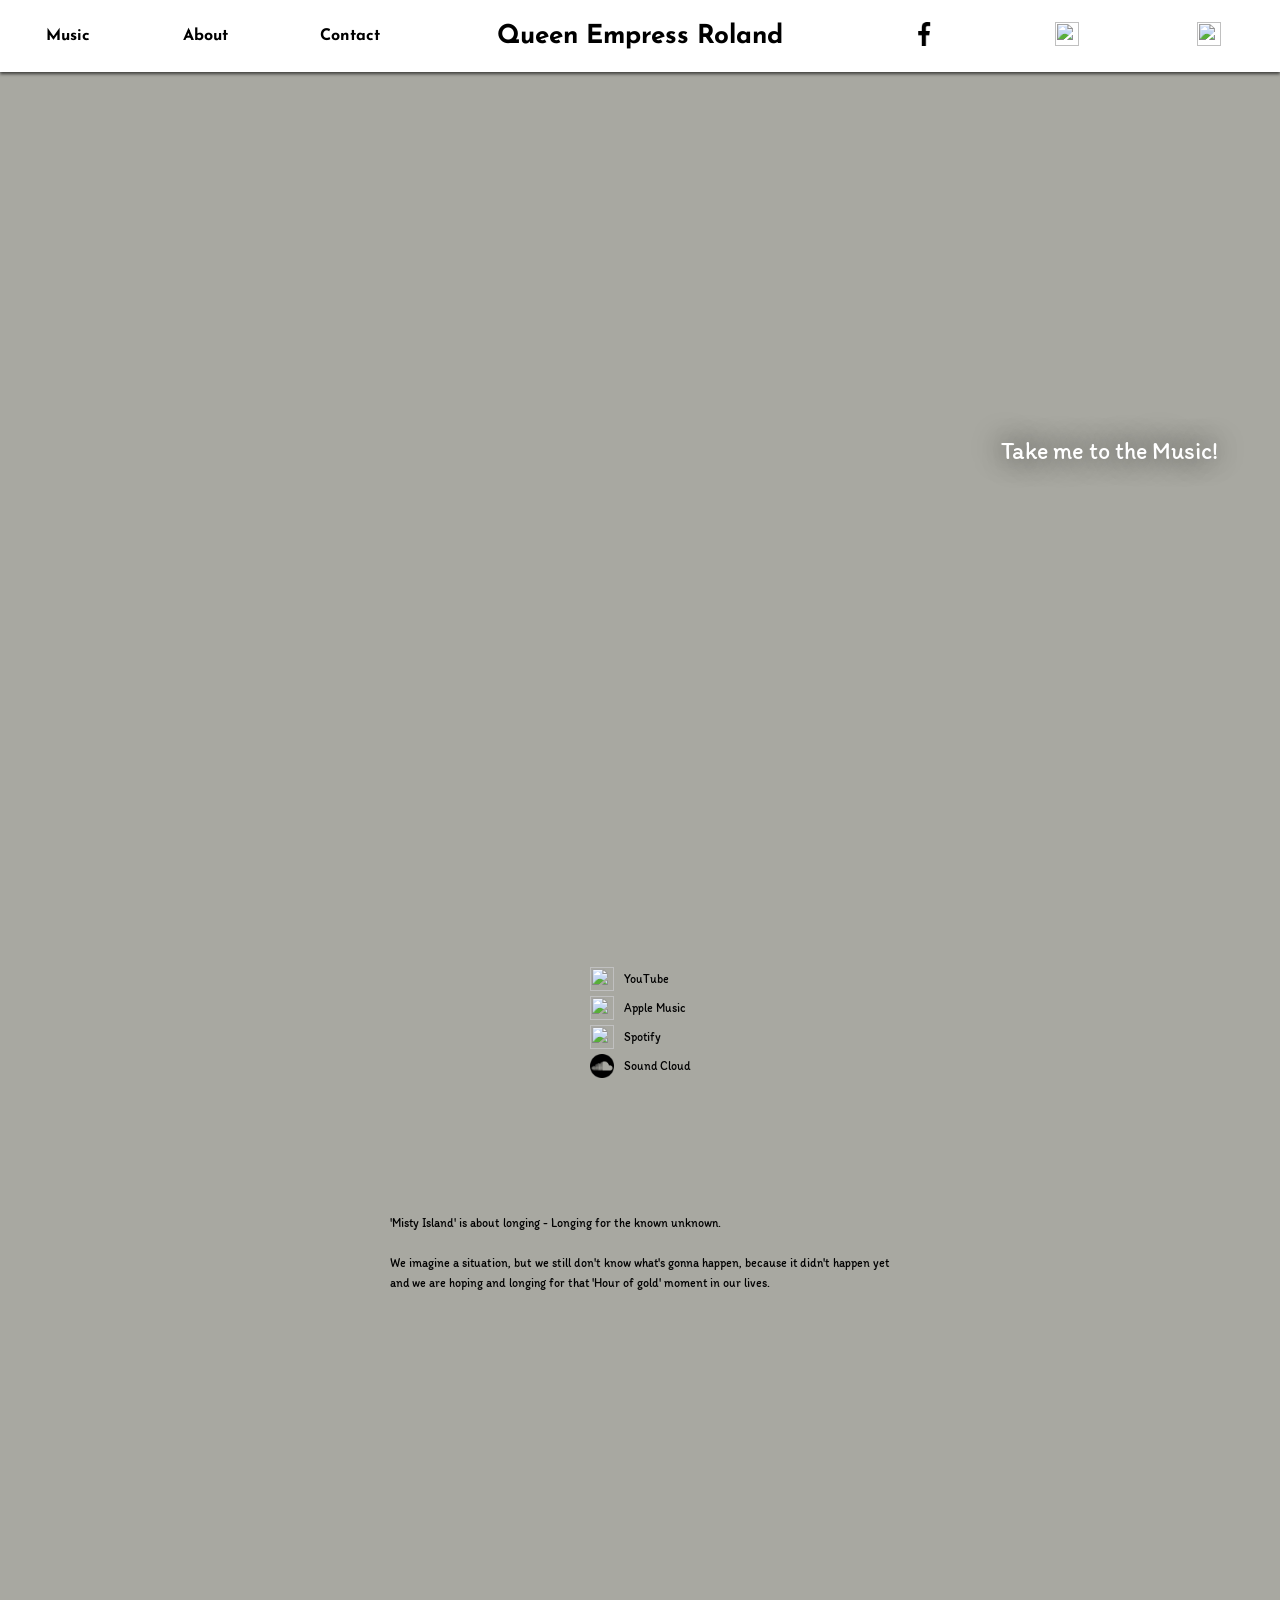
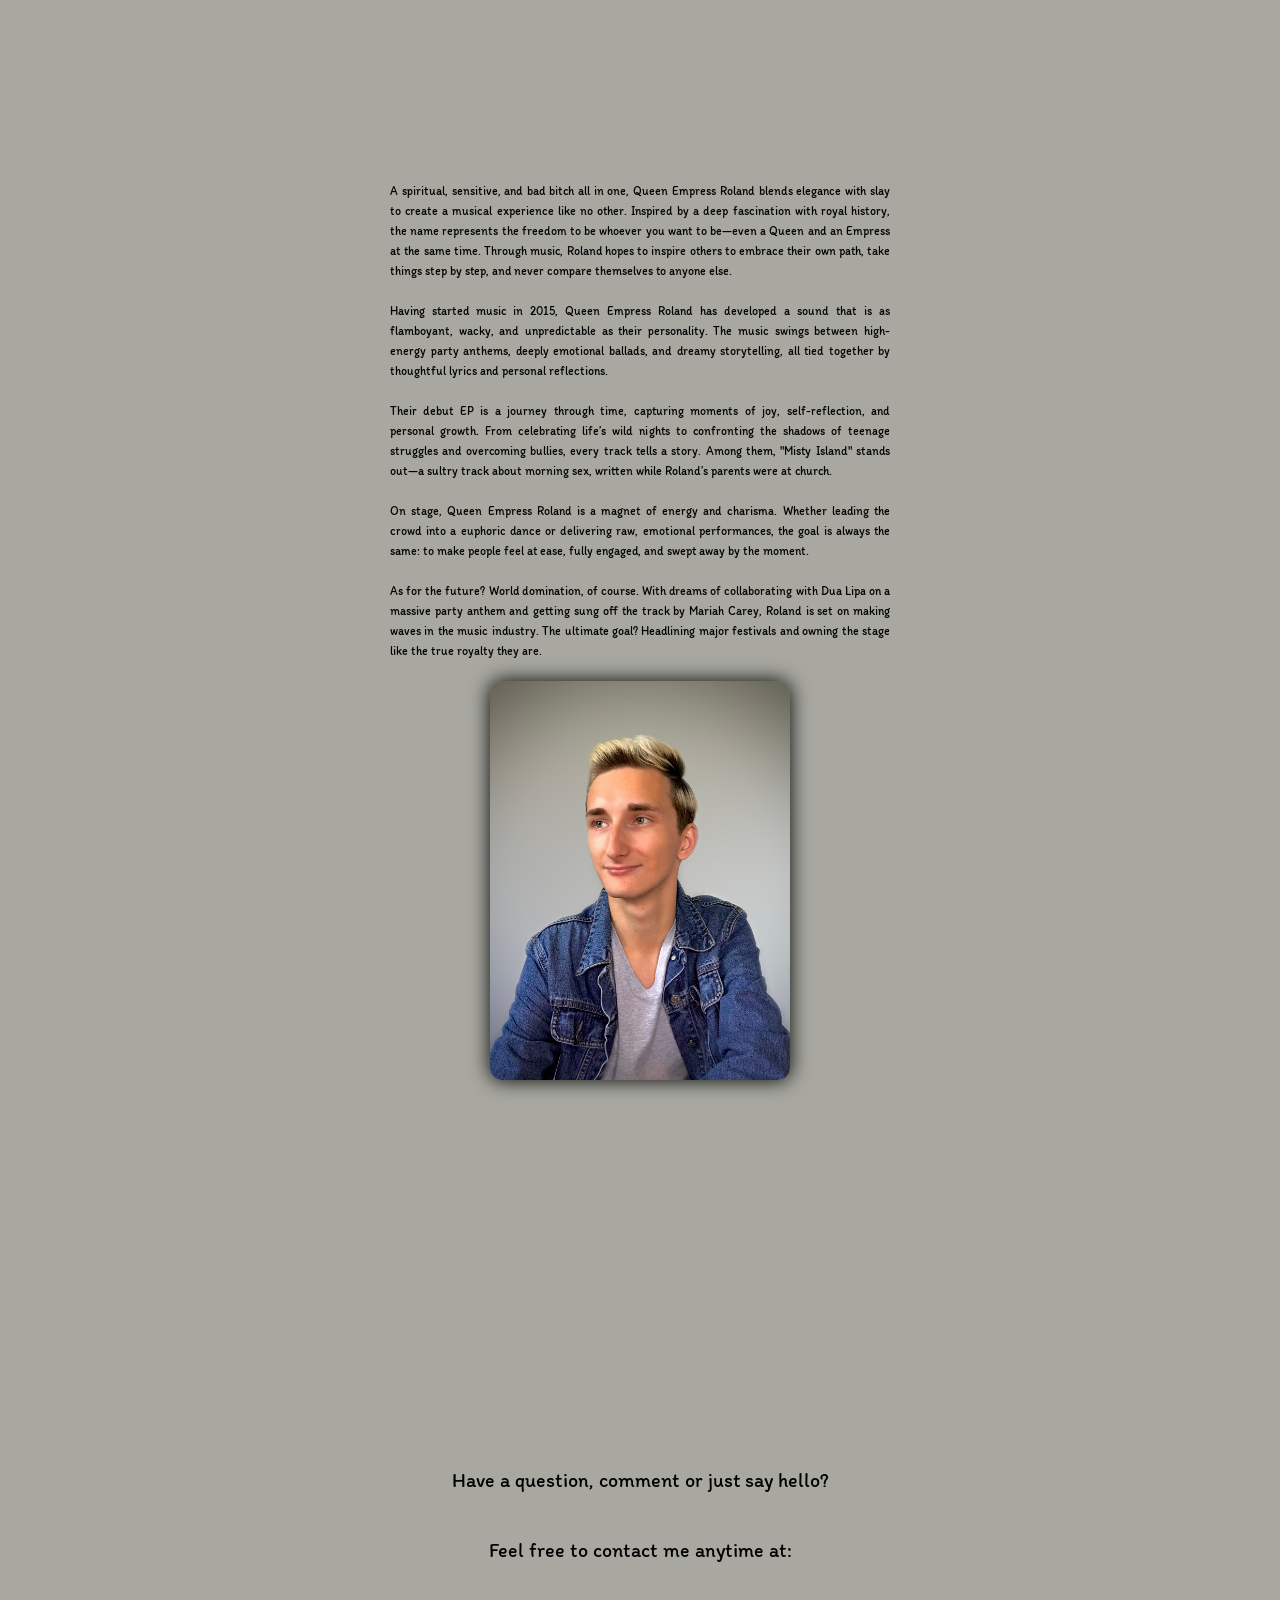
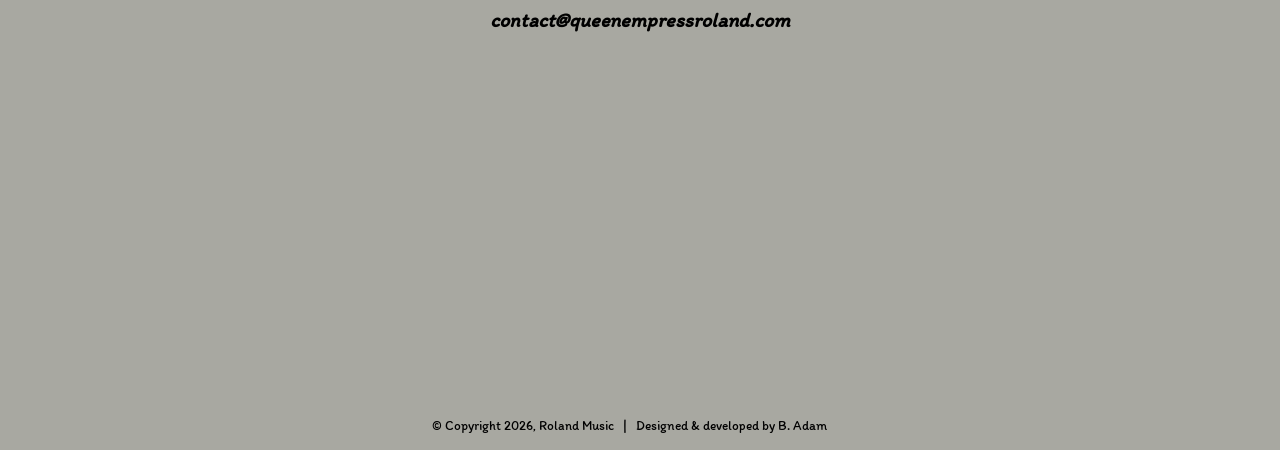
==== commit d1d2ebef: "changed about" ====
--- a/index.html
+++ b/index.html
@@ -130,17 +130,20 @@
 			<img src='assets/3.jpg' class='non-icon img-two' />
 			<div class='about-me-container'>
 				<p class='about-me-text'>
-					Queen Empress Roland has a deep connection to the art world. His thoughts and feelings being expressed through the audio-visual world.
+					A spiritual, sensitive, and bad bitch all in one, Queen Empress Roland blends elegance with slay to create a musical experience like no other. Inspired by a deep fascination with royal history, the name represents the freedom to be whoever you want to be—even a Queen and an Empress at the same time. Through music, Roland hopes to inspire others to embrace their own path, take things step by step, and never compare themselves to anyone else.
 					<br>
 					<br>
-					His greatest inspirations are Mariah Carey, Katy Perry, and Dua Lipa, though he loves all music, especially the ones which move people and make them feel emotions. The medium of music helps him express his experiences through the power of sound and melody. Sometimes a specific circumstance is masked with something totally irrelevant to the topic he is writing about.
+					Having started music in 2015, Queen Empress Roland has developed a sound that is as flamboyant, wacky, and unpredictable as their personality. The music swings between high-energy party anthems, deeply emotional ballads, and dreamy storytelling, all tied together by thoughtful lyrics and personal reflections.
+                    <br>
 					<br>
+					Their debut EP is a journey through time, capturing moments of joy, self-reflection, and personal growth. From celebrating life’s wild nights to confronting the shadows of teenage struggles and overcoming bullies, every track tells a story. Among them, "Misty Island" stands out—a sultry track about morning sex, written while Roland’s parents were at church.
+                    <br>
 					<br>
-					Creative. A word that also includes the meaning of unusual. Roland is not a usual person, a usual artist. He sees the great in small things, and the ways you can use anything in this world to create art. 
+                    On stage, Queen Empress Roland is a magnet of energy and charisma. Whether leading the crowd into a euphoric dance or delivering raw, emotional performances, the goal is always the same: to make people feel at ease, fully engaged, and swept away by the moment.
+                    <br>
 					<br>
-					<br>
-					Queen Empress did not study at a music school. He is self-taught and he continues learning, as a stundent of life.
-				</p>
+                    As for the future? World domination, of course. With dreams of collaborating with Dua Lipa on a massive party anthem and getting sung off the track by Mariah Carey, Roland is set on making waves in the music industry. The ultimate goal? Headlining major festivals and owning the stage like the true royalty they are.    
+                </p>
 			</div>
 		</section>
 		<section class='section section-4'>
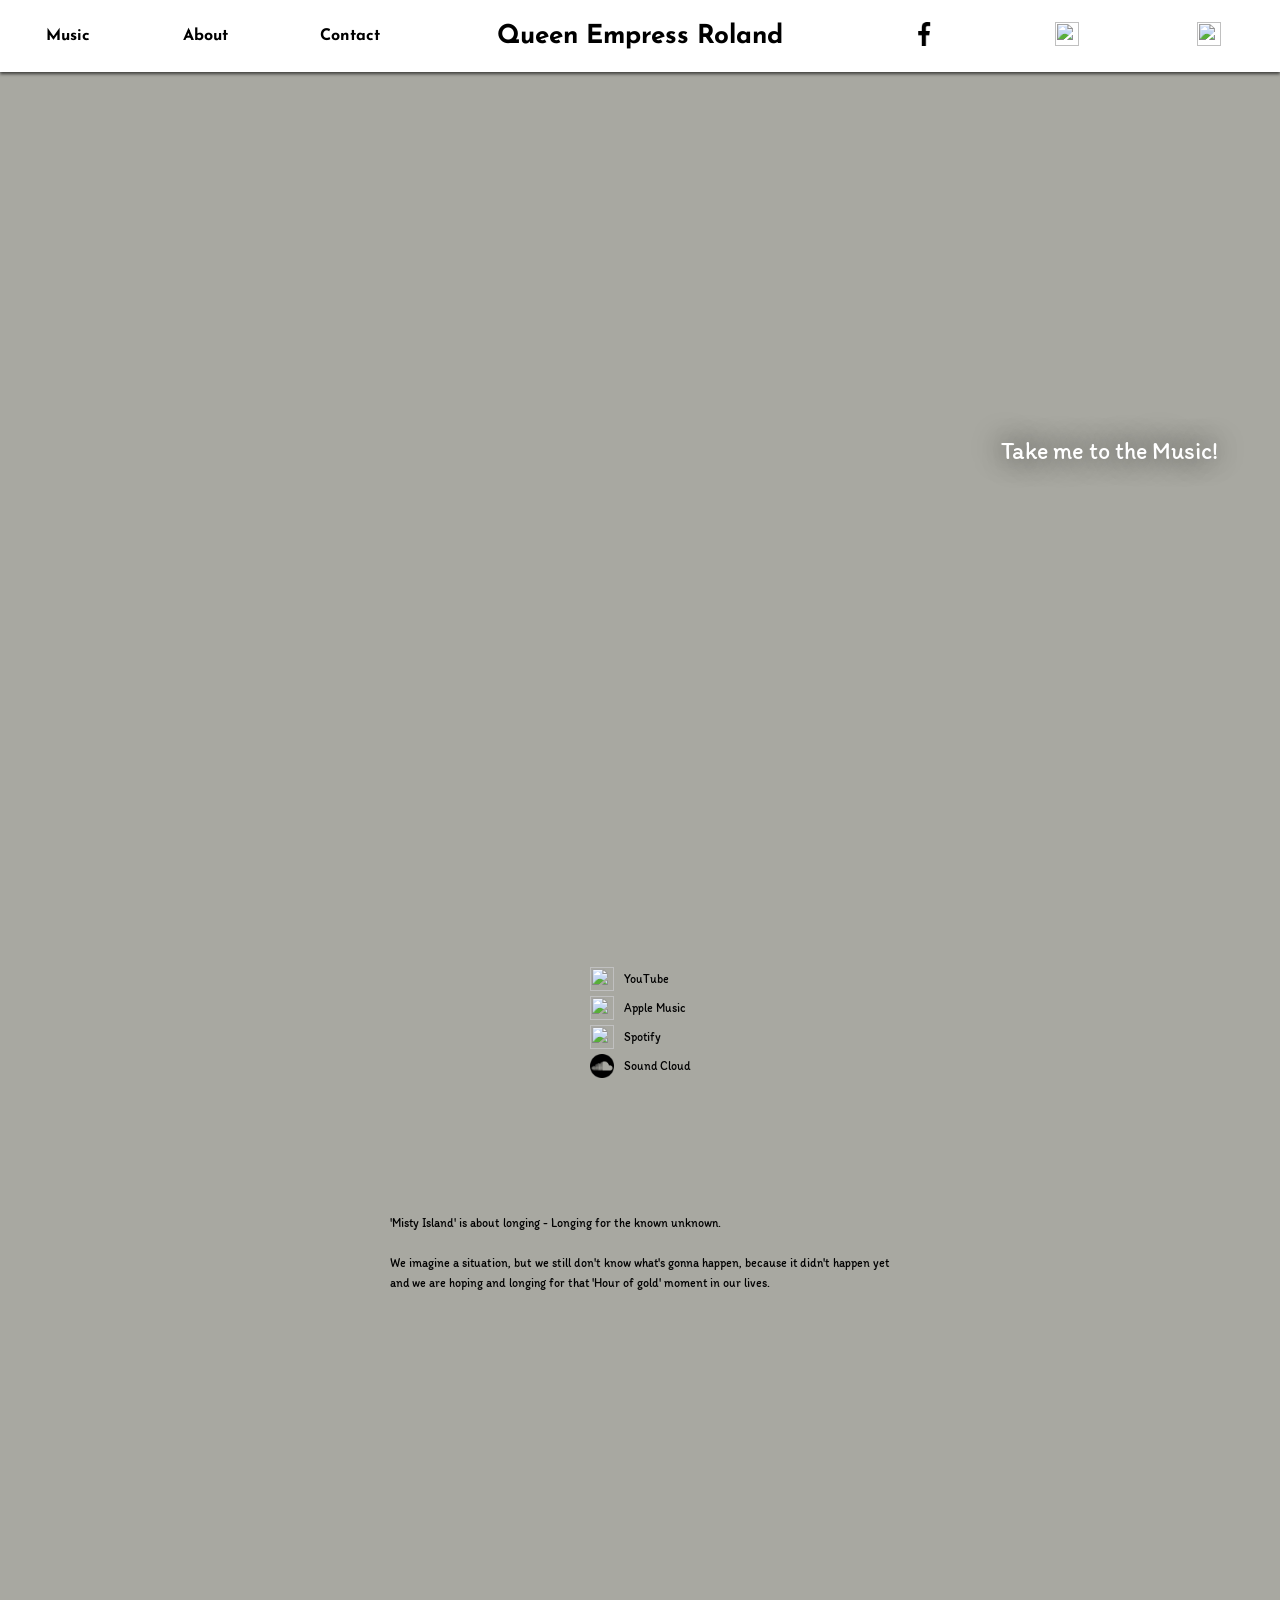
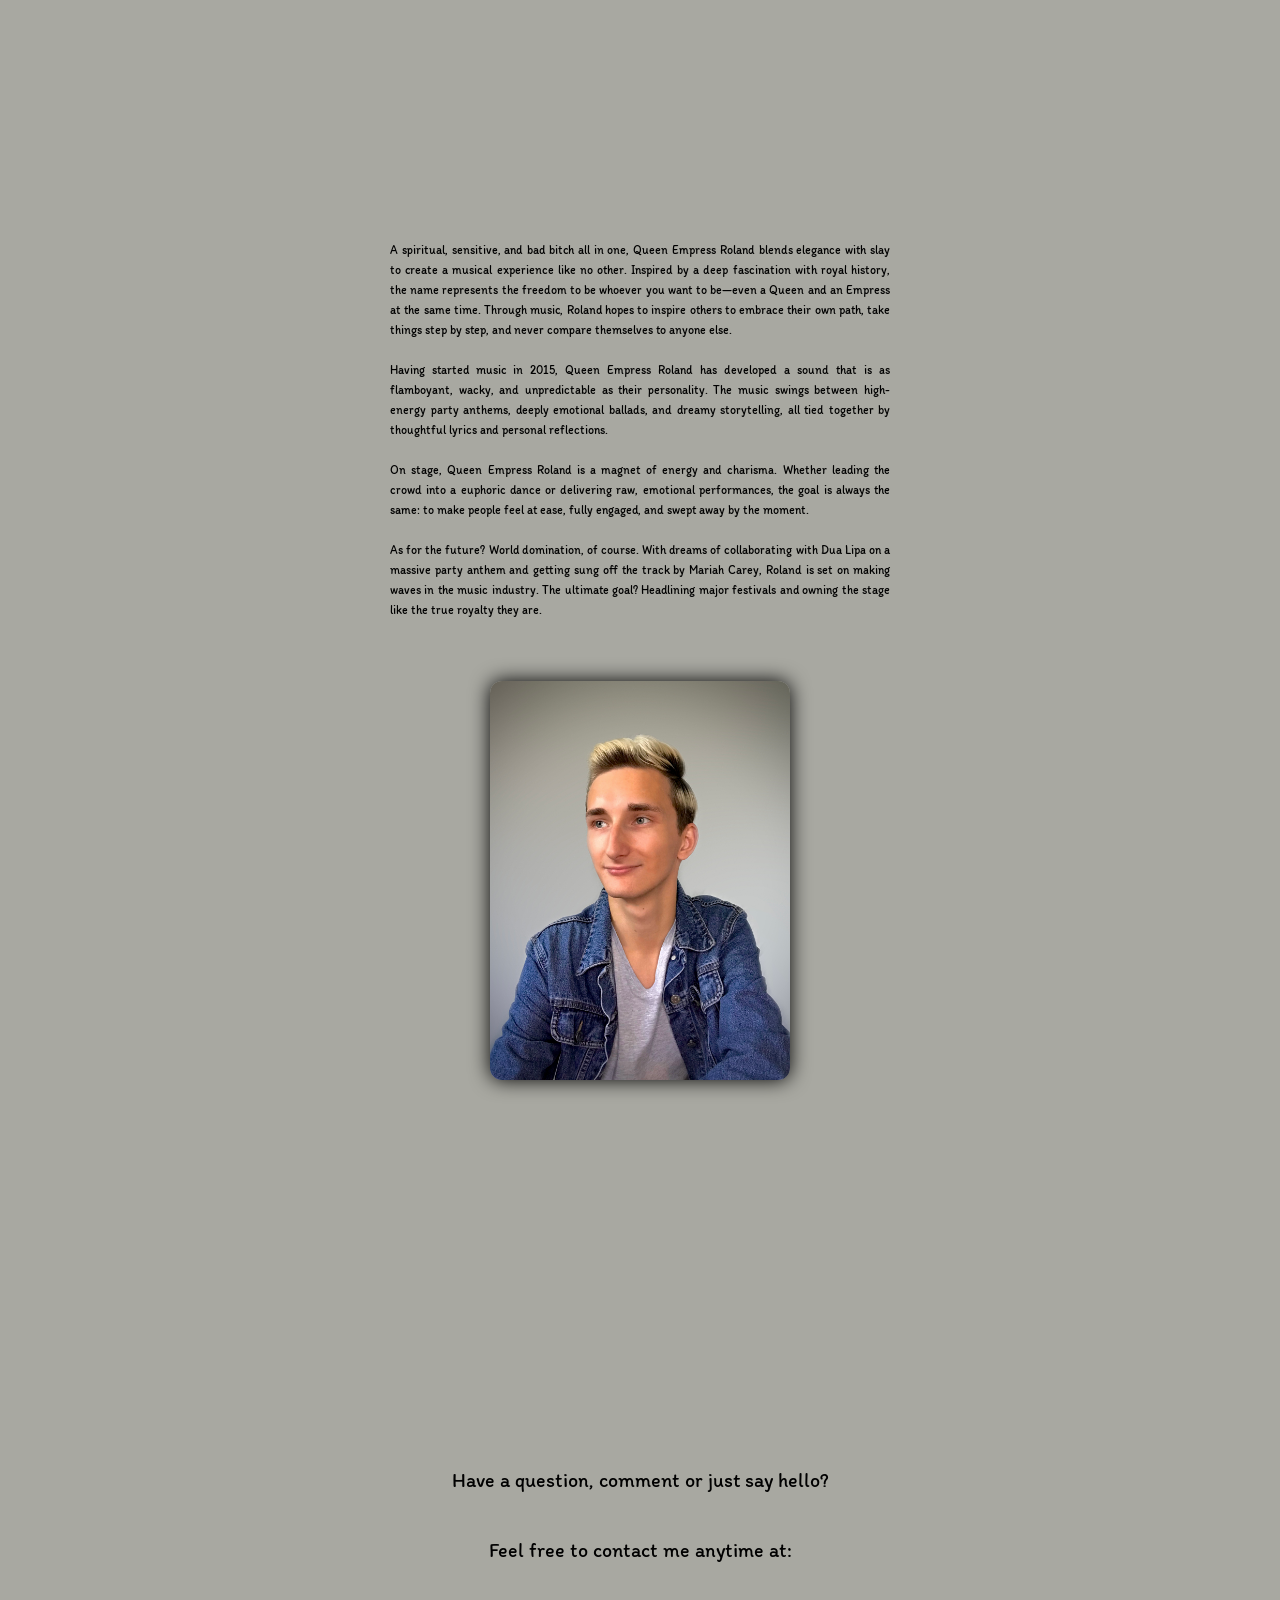
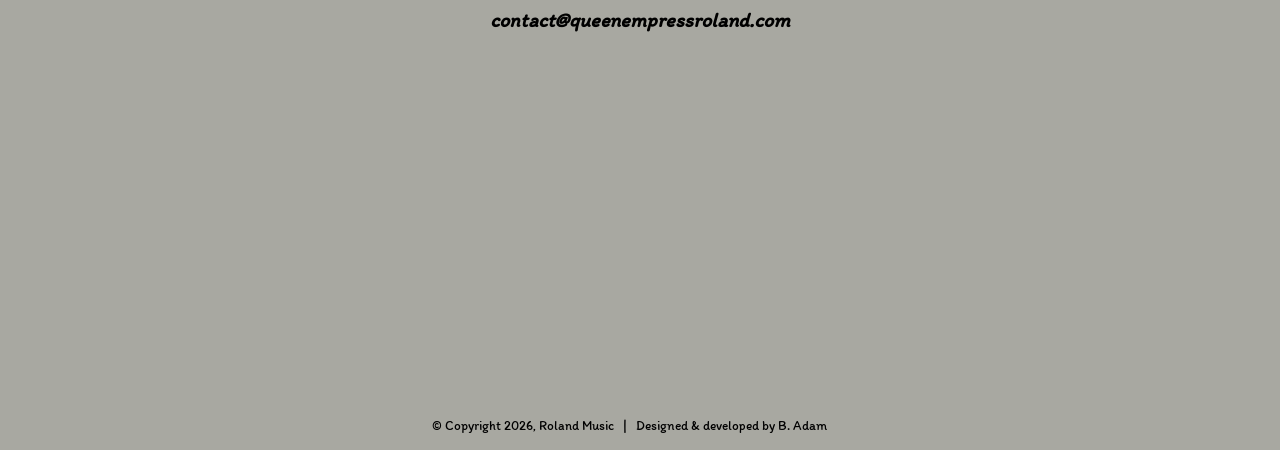
==== commit f8367b02: "removed desc" ====
--- a/index.html
+++ b/index.html
@@ -136,9 +136,6 @@
 					Having started music in 2015, Queen Empress Roland has developed a sound that is as flamboyant, wacky, and unpredictable as their personality. The music swings between high-energy party anthems, deeply emotional ballads, and dreamy storytelling, all tied together by thoughtful lyrics and personal reflections.
                     <br>
 					<br>
-					Their debut EP is a journey through time, capturing moments of joy, self-reflection, and personal growth. From celebrating life’s wild nights to confronting the shadows of teenage struggles and overcoming bullies, every track tells a story. Among them, "Misty Island" stands out—a sultry track about morning sex, written while Roland’s parents were at church.
-                    <br>
-					<br>
                     On stage, Queen Empress Roland is a magnet of energy and charisma. Whether leading the crowd into a euphoric dance or delivering raw, emotional performances, the goal is always the same: to make people feel at ease, fully engaged, and swept away by the moment.
                     <br>
 					<br>
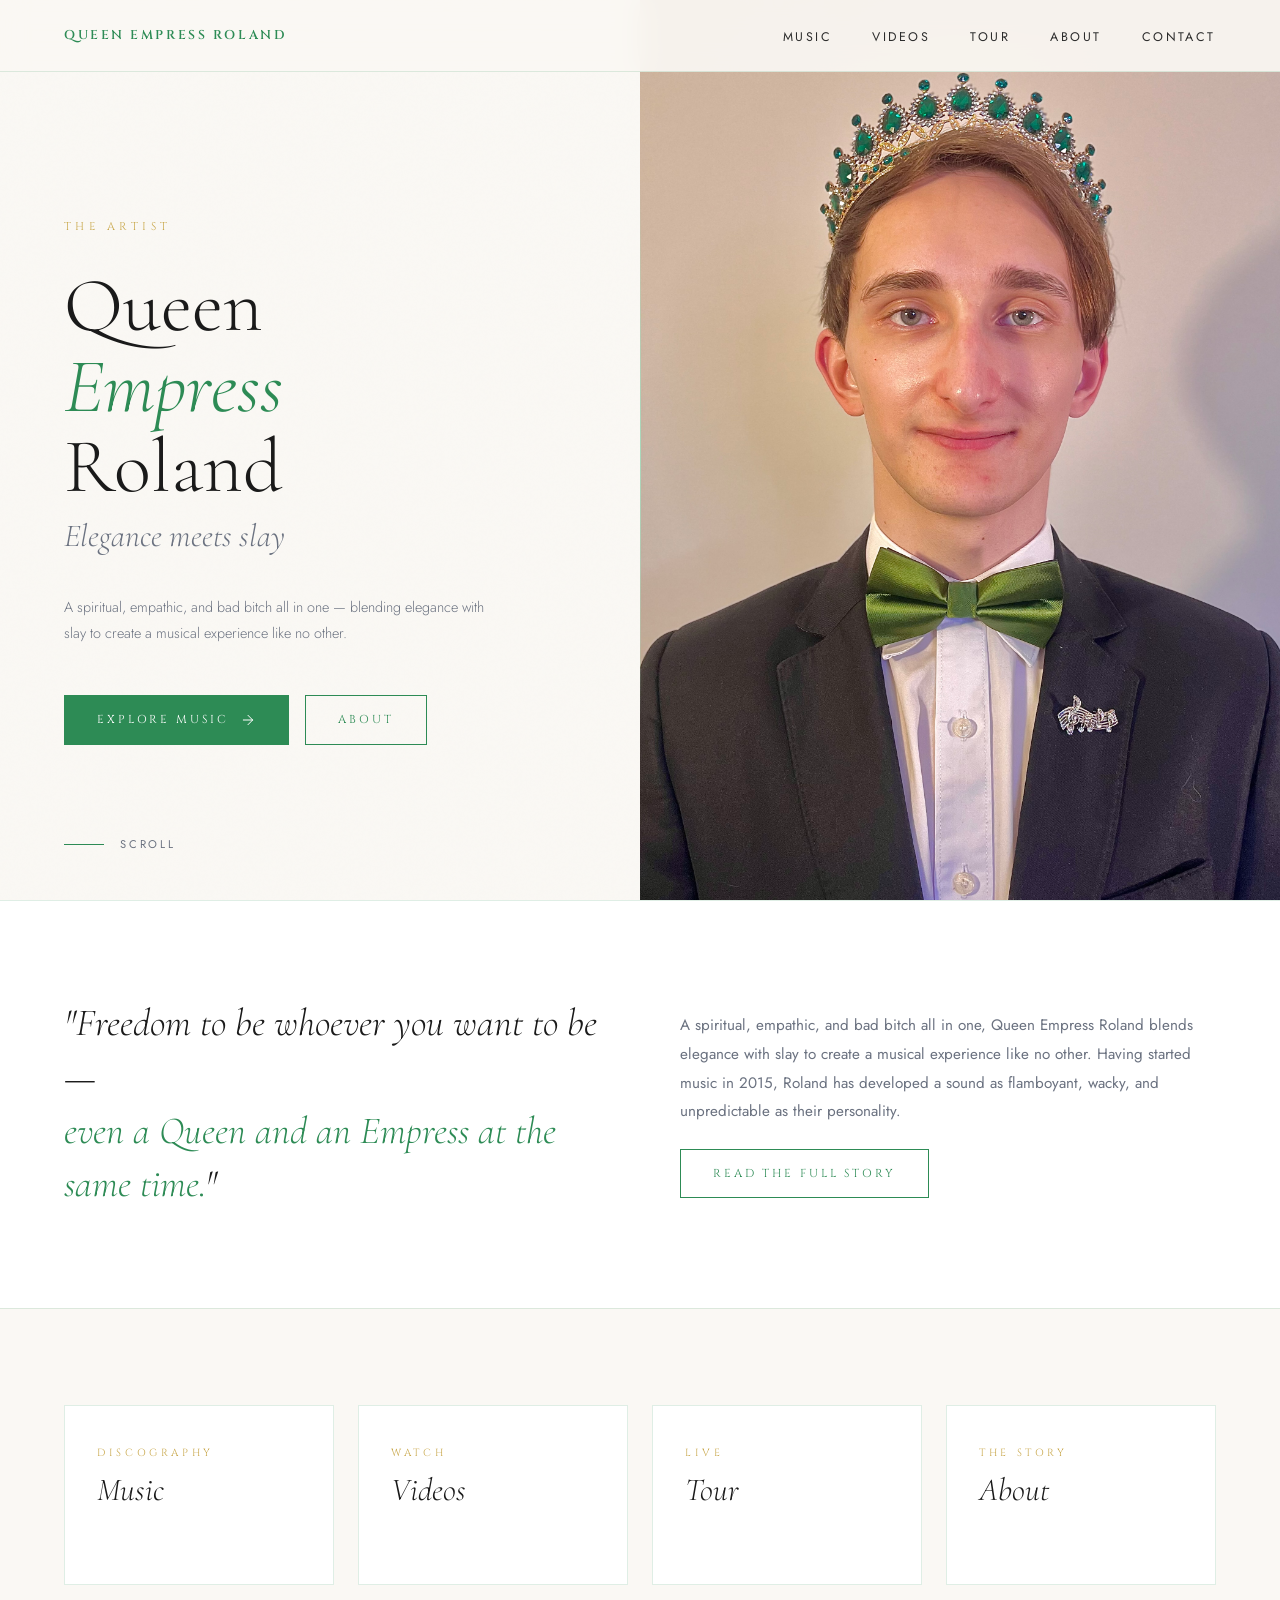
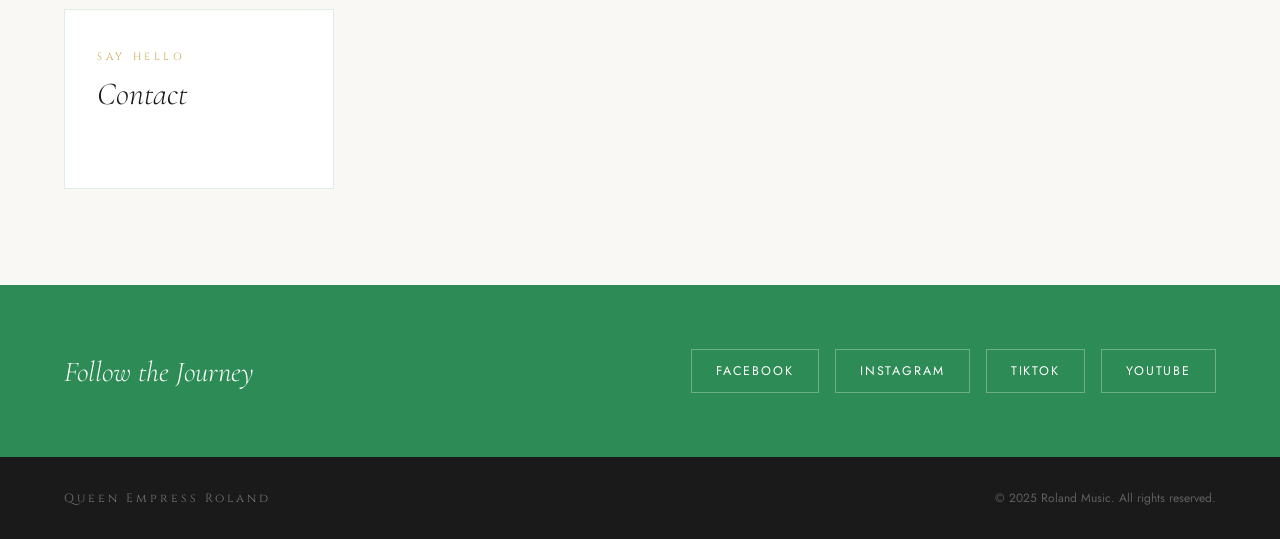
==== commit e89c3ca0: "lovable remake" ====
--- a/index.html
+++ b/index.html
@@ -1,173 +1,383 @@
-<!DOCTYPE html>
-<html lang="en">
-
-<head>
-	<meta charset="UTF-8">
-	<meta http-equiv="X-UA-Compatible" content="IE=edge">
-	<meta name="viewport" content="width=device-width, initial-scale=1.0">
-	<title>Queen Empress Roland</title>
-	<link rel="icon" href="assets/logo.png">
-	<link rel='stylesheet' href='variables.css' />
-	<link rel='stylesheet' href='styles.css' />
-	<link rel='stylesheet' href='styles/sections/content.css' />
-	<link rel='stylesheet' href='styles/sections/about-me.css' />
-	<link rel='stylesheet' href='styles/sections/contact.css' />
-	<link rel='stylesheet' href='styles/sections/music.css' />
-	<link rel='stylesheet' href='styles/merger.css' />
-	<link rel='stylesheet' href='styles/scroll-bar.css' />
-	<link rel='stylesheet' href='styles/sections.css' />
-	<link rel='stylesheet' href='styles/header.css' />
-	<link rel='stylesheet' href='styles/oberserAnimations.css' />
-	<link rel='stylesheet' href='styles/hamburger.css' />
-	<link rel='stylesheet' href='styles/responsive.css' />
-
-	<link rel="preconnect" href="https://fonts.gstatic.com">
-	<link rel="preconnect" href="https://fonts.googleapis.com">
-	<link href="https://fonts.googleapis.com/css2?family=Itim&display=swap" rel="stylesheet">
-	<link href="https://fonts.googleapis.com/css2?family=Dancing+Script&display=swap" rel="stylesheet">
-	<link href="https://fonts.googleapis.com/css2?family=Allison&display=swap" rel="stylesheet">
-	<link href="https://fonts.googleapis.com/css2?family=Allison&family=Dancing+Script:wght@700&display=swap"
-		rel="stylesheet">
-	<link href="https://fonts.googleapis.com/css2?family=Josefin+Sans:wght@300&display=swap" rel="stylesheet">
-	<link href="https://fonts.googleapis.com/icon?family=Material+Icons+Outlined" rel="stylesheet">
-	<link href="//cdn-images.mailchimp.com/embedcode/classic-10_7.css" rel="stylesheet" type="text/css">
-</head>
-
-
-<body>
-	<div id="hamburger-menu">
-		<div class='hamburger-items' class='header-font'>
-			<span id='toMusic1h'>Music</span>
-			<span id='aboutMeBtn1'>About</span>
-			<span id='contactBtn1'>Contact</span>
-		</div>
-	</div>
-	<header>
-		<ul class='header-ul header-font'>
-			<li class='hamburger'>
-				<a class="icon" onclick="triggerHamburgerMenu()">
-					<span class="material-icons-outlined">
-						menu
-					</span>
-				</a>
-			</li>
-			<li class='header-buttons'>
-				<!-- <a>Home</a> -->
-				<a id='toMusic2h'>Music</a>
-				<a id='aboutMeBtn2'>About</a>
-				<a id='contactBtn2'>Contact</a>
-			</li>
-			<li class='header-brand'>
-				<p class='brand-text'>Queen Empress Roland</p>
-			</li>
-			<li>
-				<a href='https://www.facebook.com/queenempressroland' target="_blank">
-					<img class='icon icon-hr' src='assets/facebook.png' />
-				</a>
-				<a href='https://www.instagram.com/queenempressroland/' target="_blank">
-					<img class='icon icon-hr' src='assets/instagram.png' />
-				</a>
-				<a href='https://www.tiktok.com/@queenempressroland' target="_blank">
-					<img class='icon icon-hr' src='assets/tik-tok.png' />
-				</a>
-			</li>
-		</ul>
-	</header>
-	<main>
-		<section class='section section-1'>
-			<div class='subscribe-container'>
-				<a class="my-music" id="toMusic3"> Take me to the Music!</a>
-			</div>
-			<!-- <div class="song-advert-container">
-				<a class='advert' href='https://ampl.ink/lovesummer' target="_blank">
-					'Love, Summer' 🌄 OUT NOW!
-				</a>
-			</div> -->
-		</section>
-		<section class='section section-2'>
-			<div class="music-platforms">
-				<ul>
-					<li>
-						<a href='https://www.youtube.com/c/RolandSepsi?sub_confirmation=1' target="_blank">
-							<img class='icon-big icon-hl' src='assets/youtube.png' />
-							<span>YouTube</span>
-						</a>
-					</li>
-					<li>
-						<a href='https://music.apple.com/ro/artist/roland-sepsi/1517617896' target="_blank">
-							<img class='icon-big icon-hl' src='assets/apple.png' />
-							<span>Apple Music</span>
-						</a>
-					</li>
-					<li>
-						<a href='https://open.spotify.com/artist/6symfjeT4jujJu8zhBz0YR?si=UxUn-3a7RWy2fDlajv3tzg&nd=1'
-							target="_blank">
-							<img class='icon-big icon-hl' src='assets/spotify.png' />
-							<span>Spotify</span>
-						</a>
-					</li>
-					<li>
-						<a href='https://soundcloud.com/queenempress' target="_blank">
-							<img class='icon-big icon-hl' src='assets/soundcloud.png' />
-							<span>Sound Cloud</span>
-						</a>
-					</li>
-				</ul>
-			</div>
-			<p class='about-me-text song-description'>
-				'Misty Island' is about longing - Longing for the known unknown. 
-				<br>
-				<br>
-				We imagine a situation, but we still don't know what's gonna happen, because it didn't happen yet and we are hoping and longing for that 'Hour of gold' moment in our lives.
-				
-			</p>
-			<iframe width="560" height="315" src="https://www.youtube.com/embed/1CK_H7cblZ4"
-				title="YouTube video player" frameborder="0"
-				allow="accelerometer; autoplay; clipboard-write; encrypted-media; gyroscope; picture-in-picture"
-				allowfullscreen></iframe>
-		</section>
-		<section class='section section-3'>
-			<img src='assets/3.jpg' class='non-icon img-two' />
-			<div class='about-me-container'>
-				<p class='about-me-text'>
-					A spiritual, sensitive, and bad bitch all in one, Queen Empress Roland blends elegance with slay to create a musical experience like no other. Inspired by a deep fascination with royal history, the name represents the freedom to be whoever you want to be—even a Queen and an Empress at the same time. Through music, Roland hopes to inspire others to embrace their own path, take things step by step, and never compare themselves to anyone else.
-					<br>
-					<br>
-					Having started music in 2015, Queen Empress Roland has developed a sound that is as flamboyant, wacky, and unpredictable as their personality. The music swings between high-energy party anthems, deeply emotional ballads, and dreamy storytelling, all tied together by thoughtful lyrics and personal reflections.
-                    <br>
-					<br>
-                    On stage, Queen Empress Roland is a magnet of energy and charisma. Whether leading the crowd into a euphoric dance or delivering raw, emotional performances, the goal is always the same: to make people feel at ease, fully engaged, and swept away by the moment.
-                    <br>
-					<br>
-                    As for the future? World domination, of course. With dreams of collaborating with Dua Lipa on a massive party anthem and getting sung off the track by Mariah Carey, Roland is set on making waves in the music industry. The ultimate goal? Headlining major festivals and owning the stage like the true royalty they are.    
-                </p>
-			</div>
-		</section>
-		<section class='section section-4'>
-			<div class='contact-container'>
-				<p class='contact-main'>Have a question, comment or just say hello?</p>
-				<p class='contact-info'>
-					Feel free to contact me anytime at:
-				</p>
-				<p class='contact-info mail'>
-					<strong><i>contact@queenempressroland.com</i></strong>
-				</p>
-			</div>
-		</section>
-	</main>
-
-	<footer>
-		<small>&copy; Copyright <span id='copyright_year'></span>, Roland Music &nbsp; | &nbsp; Designed & developed
-			by B. Adam
-			<a class='dev-lnkd' href='https://www.linkedin.com/in/ballo-adam-005b53a4/' target="_blank">
-				<img src='assets/linkedin.png' />
-			</a>
-		</small>
-	</footer>
-
-	<script src='scripts/hamburger.js'></script>
-	<script src='main.js'></script>
-	<script src='scripts/observers.js'></script>
-</body>
-
-</html>+<!DOCTYPE html>
+<html lang="en">
+<head>
+  <meta charset="UTF-8" />
+  <meta name="viewport" content="width=device-width, initial-scale=1.0"/>
+  <title>Queen Empress Roland</title>
+  <link rel="stylesheet" href="style.css"/>
+  <style>
+    /* ── HERO ── */
+    .hero {
+      min-height: 100vh;
+      display: grid;
+      grid-template-columns: 1fr 1fr;
+      position: relative;
+      overflow: hidden;
+    }
+
+    .hero-left {
+      display: flex;
+      flex-direction: column;
+      justify-content: center;
+      padding: 8rem 4rem 4rem;
+      position: relative;
+      z-index: 1;
+    }
+
+    .hero-eyebrow {
+      font-family: 'Cinzel', serif;
+      font-size: 0.7rem;
+      letter-spacing: 0.4em;
+      text-transform: uppercase;
+      color: var(--gold);
+      margin-bottom: 2rem;
+      opacity: 0;
+      animation: fadeUp 0.8s ease 0.2s forwards;
+    }
+
+    .hero-title {
+      font-family: 'Cormorant Garamond', serif;
+      font-size: clamp(3rem, 6vw, 6rem);
+      font-weight: 300;
+      line-height: 1.05;
+      color: var(--dark);
+      margin-bottom: 0.5rem;
+      opacity: 0;
+      animation: fadeUp 0.8s ease 0.4s forwards;
+    }
+
+    .hero-title em { font-style: italic; color: var(--emerald); }
+
+    .hero-subtitle {
+      font-family: 'Cormorant Garamond', serif;
+      font-size: clamp(1.3rem, 2.5vw, 2.2rem);
+      font-weight: 300;
+      font-style: italic;
+      color: var(--text-light);
+      margin-bottom: 2.5rem;
+      opacity: 0;
+      animation: fadeUp 0.8s ease 0.55s forwards;
+    }
+
+    .hero-desc {
+      font-size: 0.9rem;
+      font-weight: 300;
+      line-height: 1.8;
+      color: var(--text-light);
+      max-width: 420px;
+      margin-bottom: 3rem;
+      opacity: 0;
+      animation: fadeUp 0.8s ease 0.7s forwards;
+    }
+
+    .hero-buttons {
+      display: flex;
+      gap: 1rem;
+      flex-wrap: wrap;
+      opacity: 0;
+      animation: fadeUp 0.8s ease 0.85s forwards;
+    }
+
+    .hero-right {
+      position: relative;
+      overflow: hidden;
+      min-height: 350px;
+    }
+
+    .hero-image-container {
+      position: absolute;
+      inset: 0;
+      opacity: 0;
+      animation: fadeIn 1.2s ease 0.3s forwards;
+    }
+
+    .hero-image-bg {
+      width: 100%;
+      height: 100%;
+      background: linear-gradient(135deg, #e8f5ee 0%, #c5e8d5 40%, #a8d9bc 70%, #2d8b55 100%);
+      display: flex;
+      align-items: center;
+      justify-content: center;
+      position: relative;
+    }
+
+    /*
+      ════════════════════════════════════
+      TO ADD YOUR PHOTO:
+      Replace <div class="hero-crown">👑</div> with:
+      <img src="assets/photo.jpg" alt="Queen Empress Roland" class="hero-photo"/>
+
+      Add this CSS:
+      .hero-photo { width:100%; height:100%; object-fit:cover; object-position:center top; display:block; }
+      ════════════════════════════════════
+    */
+
+    .hero-geo { position: absolute; border-radius: 50%; }
+    .hero-geo-1 {
+      width: min(400px,80%); height: min(400px,80%);
+      background: radial-gradient(circle, rgba(45,139,85,0.25) 0%, transparent 70%);
+      top: 50%; left: 50%; transform: translate(-50%,-50%);
+    }
+    .hero-geo-2 {
+      width: min(200px,40%); height: min(200px,40%);
+      background: radial-gradient(circle, rgba(201,168,76,0.3) 0%, transparent 70%);
+      top: 20%; right: 10%;
+    }
+    .hero-geo-3 {
+      width: min(150px,30%); height: min(150px,30%);
+      background: radial-gradient(circle, rgba(255,255,255,0.4) 0%, transparent 70%);
+      bottom: 20%; left: 15%;
+    }
+
+    .hero-crown {
+      font-size: clamp(4rem, 10vw, 8rem);
+      position: relative;
+      z-index: 2;
+      filter: drop-shadow(0 20px 40px rgba(45,139,85,0.4));
+      animation: float 6s ease-in-out infinite;
+    }
+
+    .hero-line {
+      position: absolute;
+      left: 50%; top: 20%; bottom: 20%;
+      width: 1px;
+      background: linear-gradient(to bottom, transparent, var(--emerald-mid), transparent);
+      transform: scaleY(0);
+      animation: scaleIn 1s ease 1s forwards;
+      transform-origin: top;
+    }
+
+    .scroll-indicator {
+      position: absolute;
+      bottom: 3rem; left: 4rem;
+      display: flex;
+      align-items: center;
+      gap: 1rem;
+      opacity: 0;
+      animation: fadeUp 0.8s ease 1.2s forwards;
+    }
+
+    .scroll-line {
+      width: 40px; height: 1px;
+      background: var(--emerald);
+      position: relative; overflow: hidden;
+    }
+
+    .scroll-line::after {
+      content: '';
+      position: absolute;
+      top: 0; left: -100%;
+      width: 100%; height: 100%;
+      background: var(--gold);
+      animation: slide 2s ease infinite;
+    }
+
+    .scroll-text { font-size: 0.7rem; letter-spacing: 0.25em; text-transform: uppercase; color: var(--text-light); }
+
+    /* ── INTRO STRIP ── */
+    .intro-strip {
+      position: relative;
+      z-index: 1;
+      padding: 6rem 4rem;
+      background: var(--white);
+      border-top: 1px solid var(--border);
+      display: grid;
+      grid-template-columns: 1fr 1fr;
+      gap: 5rem;
+      align-items: center;
+    }
+
+    .intro-quote {
+      font-family: 'Cormorant Garamond', serif;
+      font-size: clamp(1.6rem, 3vw, 2.4rem);
+      font-weight: 300;
+      font-style: italic;
+      line-height: 1.4;
+      color: var(--dark);
+    }
+
+    .intro-quote em { color: var(--emerald); }
+
+    .intro-text {
+      font-size: 0.95rem;
+      line-height: 1.9;
+      color: var(--text-light);
+    }
+
+    /* ── NAV CARDS ── */
+    .nav-cards {
+      position: relative;
+      z-index: 1;
+      padding: 6rem 4rem;
+      background: var(--cream);
+      border-top: 1px solid var(--border);
+      display: grid;
+      grid-template-columns: repeat(auto-fit, minmax(min(100%, 220px), 1fr));
+      gap: 1.5rem;
+    }
+
+    .nav-card {
+      display: flex;
+      flex-direction: column;
+      justify-content: space-between;
+      padding: 2.5rem 2rem;
+      border: 1px solid var(--border);
+      background: var(--white);
+      text-decoration: none;
+      color: var(--text);
+      transition: all 0.3s ease;
+      min-height: 180px;
+      position: relative;
+      overflow: hidden;
+    }
+
+    .nav-card::before {
+      content: '';
+      position: absolute;
+      bottom: 0; left: 0;
+      width: 100%; height: 2px;
+      background: var(--emerald);
+      transform: scaleX(0);
+      transform-origin: left;
+      transition: transform 0.3s ease;
+    }
+
+    .nav-card:hover { transform: translateY(-4px); box-shadow: 0 12px 40px rgba(45,139,85,0.1); }
+    .nav-card:hover::before { transform: scaleX(1); }
+
+    .nav-card-label {
+      font-family: 'Cinzel', serif;
+      font-size: 0.65rem;
+      letter-spacing: 0.35em;
+      text-transform: uppercase;
+      color: var(--gold);
+    }
+
+    .nav-card-title {
+      font-family: 'Cormorant Garamond', serif;
+      font-size: 2rem;
+      font-weight: 300;
+      font-style: italic;
+      color: var(--dark);
+      transition: color 0.3s;
+    }
+
+    .nav-card:hover .nav-card-title { color: var(--emerald); }
+
+    .nav-card-arrow {
+      align-self: flex-end;
+      color: var(--emerald);
+      opacity: 0;
+      transform: translateX(-8px);
+      transition: all 0.3s;
+    }
+
+    .nav-card:hover .nav-card-arrow { opacity: 1; transform: translateX(0); }
+
+    /* Mobile */
+    @media (max-width: 768px) {
+      .hero { grid-template-columns: 1fr; min-height: auto; }
+      .hero-left { padding: 5.5rem 1.5rem 2.5rem; order: 2; }
+      .hero-right { order: 1; min-height: 60vw; max-height: 340px; }
+      .hero-line { display: none; }
+      .scroll-indicator { display: none; }
+
+      .intro-strip { grid-template-columns: 1fr; padding: 4rem 1.5rem; gap: 2rem; }
+      .nav-cards { padding: 4rem 1.5rem; }
+    }
+  </style>
+</head>
+<body>
+
+  <!-- HERO -->
+  <section class="hero">
+    <div class="hero-left">
+      <p class="hero-eyebrow">The Artist</p>
+      <h1 class="hero-title">Queen<br><em>Empress</em><br>Roland</h1>
+      <p class="hero-subtitle">Elegance meets slay</p>
+      <p class="hero-desc">A spiritual, empathic, and bad bitch all in one — blending elegance with slay to create a musical experience like no other.</p>
+      <div class="hero-buttons">
+        <a href="music.html" class="btn-primary">
+          Explore Music
+          <svg xmlns="http://www.w3.org/2000/svg" width="16" height="16" viewBox="0 0 24 24" fill="none" stroke="currentColor" stroke-width="1.5" stroke-linecap="round" stroke-linejoin="round"><path d="M5 12h14M12 5l7 7-7 7"/></svg>
+        </a>
+        <a href="about.html" class="btn-outline">About</a>
+      </div>
+      <div class="scroll-indicator">
+        <div class="scroll-line"></div>
+        <span class="scroll-text">Scroll</span>
+      </div>
+    </div>
+
+    <div class="hero-right">
+      <div class="hero-image-container">
+        <div class="hero-image-bg">
+          <div class="hero-geo hero-geo-1"></div>
+          <div class="hero-geo hero-geo-2"></div>
+          <div class="hero-geo hero-geo-3"></div>
+          <img src="assets/profile-6.jpeg" alt="Queen Empress Roland" style="width:100%;height:100%;object-fit:cover;object-position:center top;display:block;position:absolute;inset:0;"/>
+        </div>
+      </div>
+    </div>
+
+    <div class="hero-line"></div>
+  </section>
+
+  <!-- INTRO -->
+  <section class="intro-strip">
+    <div class="intro-quote reveal">
+      "Freedom to be whoever you want to be —<br><em>even a Queen and an Empress at the same time.</em>"
+    </div>
+    <div>
+      <p class="intro-text reveal">A spiritual, empathic, and bad bitch all in one, Queen Empress Roland blends elegance with slay to create a musical experience like no other. Having started music in 2015, Roland has developed a sound as flamboyant, wacky, and unpredictable as their personality.</p>
+      <br/>
+      <a href="about.html" class="btn-outline reveal">Read the Full Story</a>
+    </div>
+  </section>
+
+  <!-- NAV CARDS -->
+  <section class="nav-cards">
+    <a href="music.html" class="nav-card reveal">
+      <span class="nav-card-label">Discography</span>
+      <span class="nav-card-title">Music</span>
+      <span class="nav-card-arrow">
+        <svg xmlns="http://www.w3.org/2000/svg" width="20" height="20" viewBox="0 0 24 24" fill="none" stroke="currentColor" stroke-width="1.5" stroke-linecap="round" stroke-linejoin="round"><path d="M5 12h14M12 5l7 7-7 7"/></svg>
+      </span>
+    </a>
+    <a href="videos.html" class="nav-card reveal">
+      <span class="nav-card-label">Watch</span>
+      <span class="nav-card-title">Videos</span>
+      <span class="nav-card-arrow">
+        <svg xmlns="http://www.w3.org/2000/svg" width="20" height="20" viewBox="0 0 24 24" fill="none" stroke="currentColor" stroke-width="1.5" stroke-linecap="round" stroke-linejoin="round"><path d="M5 12h14M12 5l7 7-7 7"/></svg>
+      </span>
+    </a>
+    <a href="tour.html" class="nav-card reveal">
+      <span class="nav-card-label">Live</span>
+      <span class="nav-card-title">Tour</span>
+      <span class="nav-card-arrow">
+        <svg xmlns="http://www.w3.org/2000/svg" width="20" height="20" viewBox="0 0 24 24" fill="none" stroke="currentColor" stroke-width="1.5" stroke-linecap="round" stroke-linejoin="round"><path d="M5 12h14M12 5l7 7-7 7"/></svg>
+      </span>
+    </a>
+    <a href="about.html" class="nav-card reveal">
+      <span class="nav-card-label">The Story</span>
+      <span class="nav-card-title">About</span>
+      <span class="nav-card-arrow">
+        <svg xmlns="http://www.w3.org/2000/svg" width="20" height="20" viewBox="0 0 24 24" fill="none" stroke="currentColor" stroke-width="1.5" stroke-linecap="round" stroke-linejoin="round"><path d="M5 12h14M12 5l7 7-7 7"/></svg>
+      </span>
+    </a>
+    <a href="contact.html" class="nav-card reveal">
+      <span class="nav-card-label">Say Hello</span>
+      <span class="nav-card-title">Contact</span>
+      <span class="nav-card-arrow">
+        <svg xmlns="http://www.w3.org/2000/svg" width="20" height="20" viewBox="0 0 24 24" fill="none" stroke="currentColor" stroke-width="1.5" stroke-linecap="round" stroke-linejoin="round"><path d="M5 12h14M12 5l7 7-7 7"/></svg>
+      </span>
+    </a>
+  </section>
+
+  <div id="socials-placeholder"></div>
+  <div id="footer-placeholder"></div>
+
+  <script src="nav.js"></script>
+  <script>injectNav('home');</script>
+</body>
+</html>
--- a/style.css
+++ b/style.css
@@ -0,0 +1,378 @@
+/* ── QUEEN EMPRESS ROLAND — Shared Styles ── */
+
+@import url('https://fonts.googleapis.com/css2?family=Cormorant+Garamond:ital,wght@0,300;0,400;0,600;1,300;1,400&family=Cinzel:wght@400;600;700&family=Jost:wght@300;400;500&display=swap');
+
+:root {
+  --emerald: #2d8b55;
+  --emerald-light: #3dbb73;
+  --emerald-pale: #e8f5ee;
+  --emerald-mid: #a8d9bc;
+  --gold: #c9a84c;
+  --gold-light: #e8cc80;
+  --cream: #faf8f4;
+  --white: #ffffff;
+  --dark: #1a1a1a;
+  --text: #2c2c2c;
+  --text-light: #6b7280;
+  --border: rgba(45, 139, 85, 0.15);
+}
+
+*, *::before, *::after { box-sizing: border-box; margin: 0; padding: 0; }
+html { scroll-behavior: smooth; }
+
+body {
+  font-family: 'Jost', sans-serif;
+  background: var(--cream);
+  color: var(--text);
+  overflow-x: hidden;
+}
+
+body::before {
+  content: '';
+  position: fixed;
+  inset: 0;
+  background-image: url("data:image/svg+xml,%3Csvg viewBox='0 0 256 256' xmlns='http://www.w3.org/2000/svg'%3E%3Cfilter id='noise'%3E%3CfeTurbulence type='fractalNoise' baseFrequency='0.9' numOctaves='4' stitchTiles='stitch'/%3E%3C/filter%3E%3Crect width='100%25' height='100%25' filter='url(%23noise)' opacity='0.03'/%3E%3C/svg%3E");
+  pointer-events: none;
+  z-index: 0;
+  opacity: 0.4;
+}
+
+/* ── NAV ── */
+nav {
+  position: fixed;
+  top: 0; left: 0; right: 0;
+  z-index: 200;
+  display: flex;
+  justify-content: space-between;
+  align-items: center;
+  padding: 1.5rem 4rem;
+  background: rgba(250, 248, 244, 0.92);
+  backdrop-filter: blur(12px);
+  border-bottom: 1px solid var(--border);
+  transition: box-shadow 0.3s ease;
+}
+
+.nav-logo {
+  font-family: 'Cinzel', serif;
+  font-size: 0.8rem;
+  font-weight: 600;
+  letter-spacing: 0.2em;
+  color: var(--emerald);
+  text-decoration: none;
+  text-transform: uppercase;
+  flex-shrink: 0;
+}
+
+.nav-links {
+  display: flex;
+  gap: 2.5rem;
+  list-style: none;
+  align-items: center;
+}
+
+.nav-links a {
+  font-family: 'Jost', sans-serif;
+  font-size: 0.78rem;
+  font-weight: 400;
+  letter-spacing: 0.2em;
+  text-transform: uppercase;
+  color: var(--text);
+  text-decoration: none;
+  transition: color 0.3s;
+  position: relative;
+  white-space: nowrap;
+}
+
+.nav-links a::after {
+  content: '';
+  position: absolute;
+  bottom: -4px; left: 0;
+  width: 0; height: 1px;
+  background: var(--emerald);
+  transition: width 0.3s ease;
+}
+
+.nav-links a:hover,
+.nav-links a.active { color: var(--emerald); }
+.nav-links a:hover::after,
+.nav-links a.active::after { width: 100%; }
+
+/* ── HAMBURGER ── */
+.hamburger {
+  display: none;
+  flex-direction: column;
+  gap: 5px;
+  cursor: pointer;
+  padding: 4px;
+  background: none;
+  border: none;
+  z-index: 300;
+}
+
+.hamburger span {
+  display: block;
+  width: 24px;
+  height: 1.5px;
+  background: var(--dark);
+  transition: all 0.3s ease;
+}
+
+.hamburger.open span:nth-child(1) { transform: translateY(6.5px) rotate(45deg); }
+.hamburger.open span:nth-child(2) { opacity: 0; }
+.hamburger.open span:nth-child(3) { transform: translateY(-6.5px) rotate(-45deg); }
+
+/* ── MOBILE MENU ── */
+.mobile-menu {
+  display: none;
+  position: fixed;
+  inset: 0;
+  background: rgba(250, 248, 244, 0.98);
+  backdrop-filter: blur(16px);
+  z-index: 150;
+  flex-direction: column;
+  align-items: center;
+  justify-content: center;
+  gap: 2rem;
+  opacity: 0;
+  pointer-events: none;
+  transition: opacity 0.3s ease;
+}
+
+.mobile-menu.open { opacity: 1; pointer-events: all; }
+
+.mobile-menu a {
+  font-family: 'Cormorant Garamond', serif;
+  font-size: 2.8rem;
+  font-weight: 300;
+  font-style: italic;
+  color: var(--dark);
+  text-decoration: none;
+  transition: color 0.3s;
+}
+
+.mobile-menu a:hover { color: var(--emerald); }
+.mobile-divider { width: 40px; height: 1px; background: var(--gold); }
+
+/* ── PAGE HERO (inner pages) ── */
+.page-hero {
+  padding: 10rem 4rem 5rem;
+  background: var(--white);
+  border-bottom: 1px solid var(--border);
+  position: relative;
+  z-index: 1;
+  overflow: hidden;
+}
+
+.page-hero::after {
+  content: '';
+  position: absolute;
+  right: 4rem; top: 50%;
+  transform: translateY(-50%);
+  font-family: 'Cormorant Garamond', serif;
+  font-size: 12rem;
+  font-weight: 300;
+  font-style: italic;
+  color: rgba(45,139,85,0.04);
+  line-height: 1;
+  pointer-events: none;
+  white-space: nowrap;
+}
+
+.page-hero.music::after { content: 'Music'; }
+.page-hero.videos::after { content: 'Videos'; }
+.page-hero.about::after { content: 'About'; }
+.page-hero.contact::after { content: 'Contact'; }
+.page-hero.tour::after { content: 'Tour'; }
+
+.page-eyebrow {
+  font-family: 'Cinzel', serif;
+  font-size: 0.68rem;
+  letter-spacing: 0.4em;
+  text-transform: uppercase;
+  color: var(--gold);
+  margin-bottom: 1rem;
+  opacity: 0;
+  animation: fadeUp 0.6s ease 0.1s forwards;
+}
+
+.page-title {
+  font-family: 'Cormorant Garamond', serif;
+  font-size: clamp(3rem, 6vw, 5.5rem);
+  font-weight: 300;
+  line-height: 1.05;
+  color: var(--dark);
+  opacity: 0;
+  animation: fadeUp 0.6s ease 0.25s forwards;
+}
+
+.page-title em { font-style: italic; color: var(--emerald); }
+
+/* ── SHARED COMPONENTS ── */
+.section-label {
+  font-family: 'Cinzel', serif;
+  font-size: 0.68rem;
+  letter-spacing: 0.4em;
+  text-transform: uppercase;
+  color: var(--gold);
+  margin-bottom: 1rem;
+}
+
+.section-title {
+  font-family: 'Cormorant Garamond', serif;
+  font-size: clamp(2.2rem, 4vw, 3.8rem);
+  font-weight: 300;
+  line-height: 1.1;
+  color: var(--dark);
+}
+
+.section-title em { font-style: italic; color: var(--emerald); }
+
+.divider {
+  display: flex;
+  align-items: center;
+  gap: 1.5rem;
+  margin: 2rem 0;
+}
+
+.divider-line { flex: 1; height: 1px; background: var(--border); }
+.divider-gem { color: var(--gold); font-size: 0.8rem; }
+
+.btn-primary {
+  display: inline-flex;
+  align-items: center;
+  gap: 0.75rem;
+  font-family: 'Cinzel', serif;
+  font-size: 0.72rem;
+  letter-spacing: 0.25em;
+  text-transform: uppercase;
+  color: var(--white);
+  background: var(--emerald);
+  padding: 1rem 2rem;
+  text-decoration: none;
+  transition: all 0.3s ease;
+  border: 1px solid var(--emerald);
+}
+
+.btn-primary:hover { background: transparent; color: var(--emerald); }
+
+.btn-outline {
+  display: inline-flex;
+  align-items: center;
+  gap: 0.75rem;
+  font-family: 'Cinzel', serif;
+  font-size: 0.72rem;
+  letter-spacing: 0.25em;
+  text-transform: uppercase;
+  color: var(--emerald);
+  border: 1px solid var(--emerald);
+  padding: 1rem 2rem;
+  text-decoration: none;
+  transition: all 0.3s ease;
+}
+
+.btn-outline:hover { background: var(--emerald); color: var(--white); }
+
+/* ── SOCIALS BAR ── */
+.socials-bar {
+  padding: 4rem;
+  background: var(--emerald);
+  display: flex;
+  align-items: center;
+  justify-content: space-between;
+  gap: 2rem;
+  flex-wrap: wrap;
+  position: relative;
+  z-index: 1;
+}
+
+.socials-bar-label {
+  font-family: 'Cormorant Garamond', serif;
+  font-size: clamp(1.3rem, 3vw, 1.8rem);
+  font-weight: 300;
+  font-style: italic;
+  color: var(--white);
+  flex-shrink: 0;
+}
+
+.socials-list { display: flex; gap: 1rem; flex-wrap: wrap; }
+
+.social-link {
+  display: flex;
+  align-items: center;
+  padding: 0.75rem 1.5rem;
+  border: 1px solid rgba(255,255,255,0.3);
+  color: var(--white);
+  text-decoration: none;
+  font-size: 0.78rem;
+  letter-spacing: 0.15em;
+  text-transform: uppercase;
+  font-family: 'Jost', sans-serif;
+  transition: all 0.3s;
+  white-space: nowrap;
+}
+
+.social-link:hover { background: rgba(255,255,255,0.15); border-color: rgba(255,255,255,0.6); }
+
+/* ── FOOTER ── */
+footer {
+  padding: 2rem 4rem;
+  background: var(--dark);
+  display: flex;
+  justify-content: space-between;
+  align-items: center;
+  flex-wrap: wrap;
+  gap: 1rem;
+  position: relative;
+  z-index: 1;
+}
+
+.footer-logo {
+  font-family: 'Cinzel', serif;
+  font-size: 0.75rem;
+  letter-spacing: 0.25em;
+  color: rgba(255,255,255,0.4);
+  text-decoration: none;
+}
+
+.footer-copy { font-size: 0.75rem; color: rgba(255,255,255,0.3); }
+
+/* ── ANIMATIONS ── */
+@keyframes fadeUp {
+  from { opacity: 0; transform: translateY(20px); }
+  to { opacity: 1; transform: translateY(0); }
+}
+@keyframes fadeIn {
+  from { opacity: 0; }
+  to { opacity: 1; }
+}
+@keyframes float {
+  0%, 100% { transform: translateY(0); }
+  50% { transform: translateY(-12px); }
+}
+@keyframes scaleIn { to { transform: scaleY(1); } }
+@keyframes slide { to { left: 100%; } }
+
+/* ── SCROLL REVEAL ── */
+.reveal {
+  opacity: 0;
+  transform: translateY(30px);
+  transition: opacity 0.8s ease, transform 0.8s ease;
+}
+.reveal.visible { opacity: 1; transform: translateY(0); }
+
+/* ── MOBILE ── */
+@media (max-width: 768px) {
+  nav { padding: 1.2rem 1.5rem; }
+  .nav-links { display: none; }
+  .hamburger { display: flex; }
+  .mobile-menu { display: flex; }
+  .page-hero { padding: 8rem 1.5rem 3rem; }
+  .page-hero::after { display: none; }
+  .socials-bar { padding: 2.5rem 1.5rem; flex-direction: column; align-items: flex-start; }
+  .social-link { padding: 0.6rem 1rem; font-size: 0.72rem; }
+  footer { padding: 1.5rem; flex-direction: column; text-align: center; }
+}
+
+@media (max-width: 480px) {
+  .nav-logo { font-size: 0.65rem; letter-spacing: 0.1em; }
+}
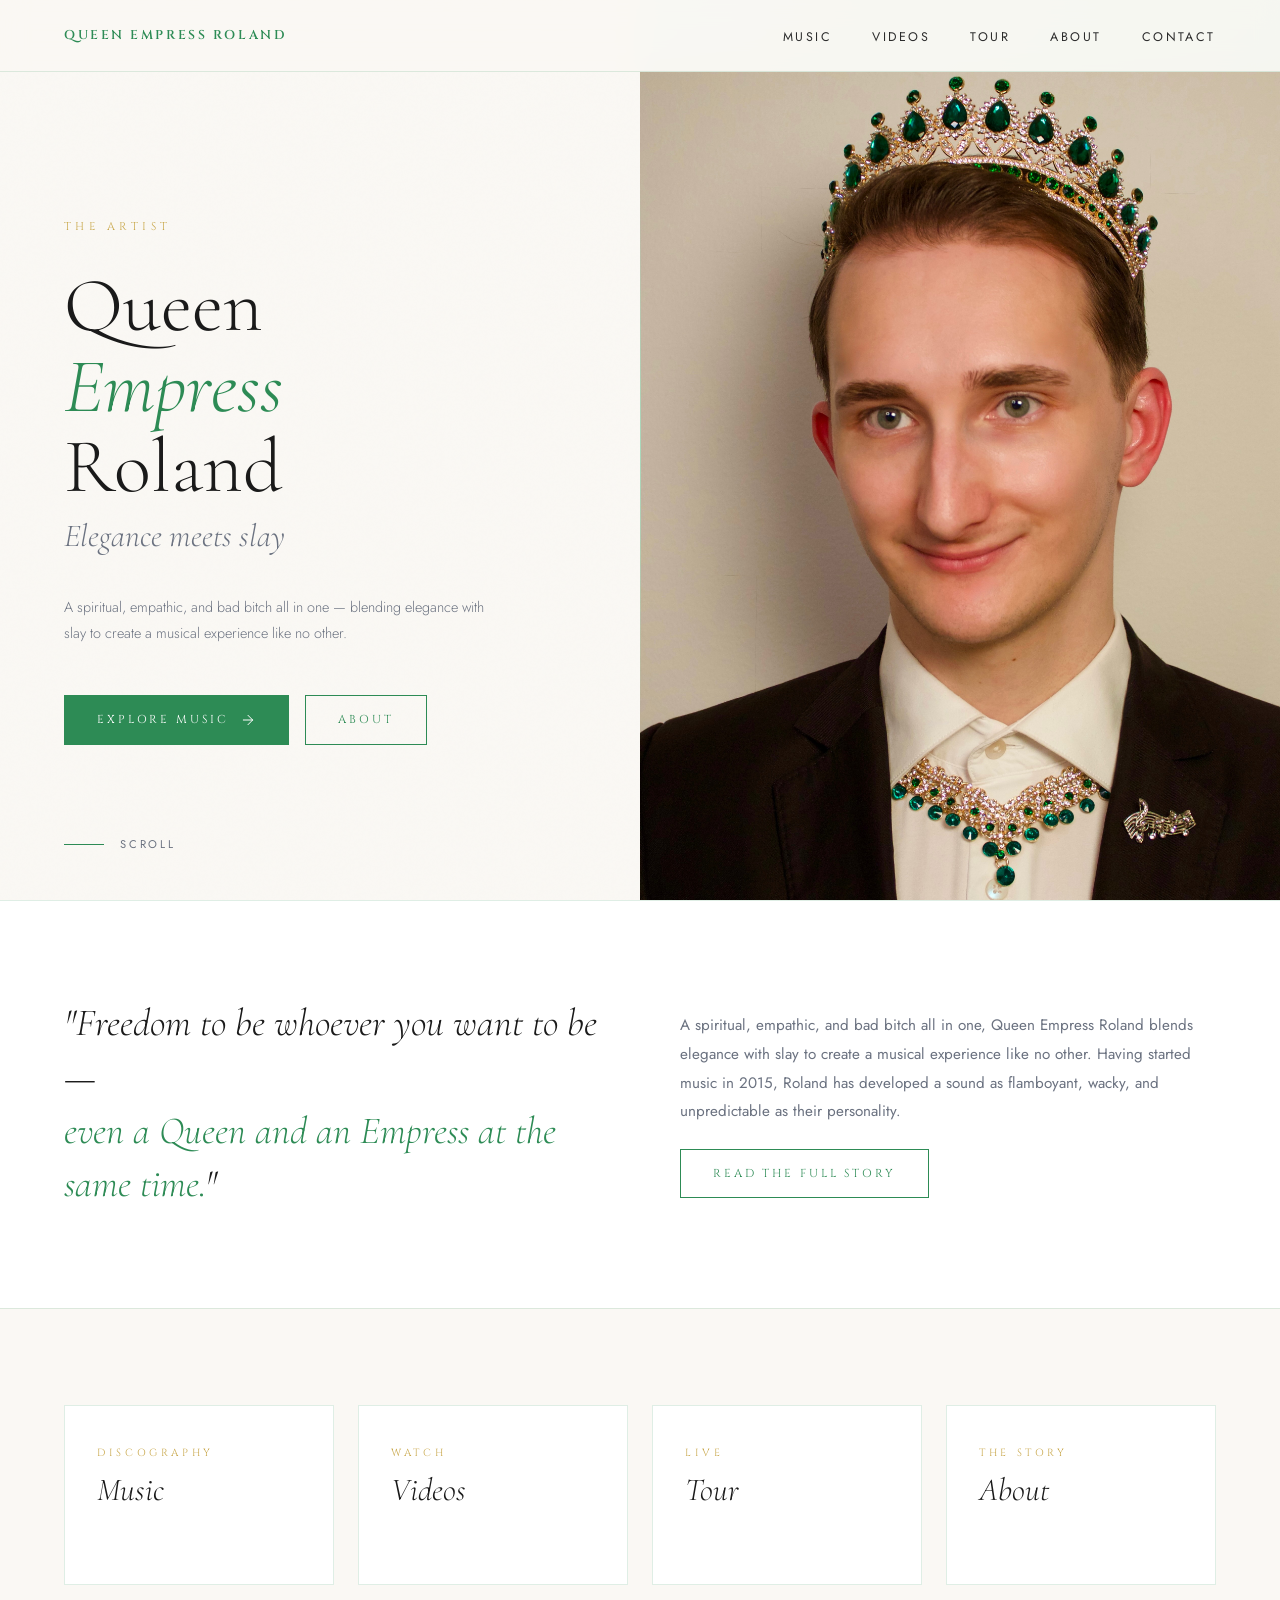
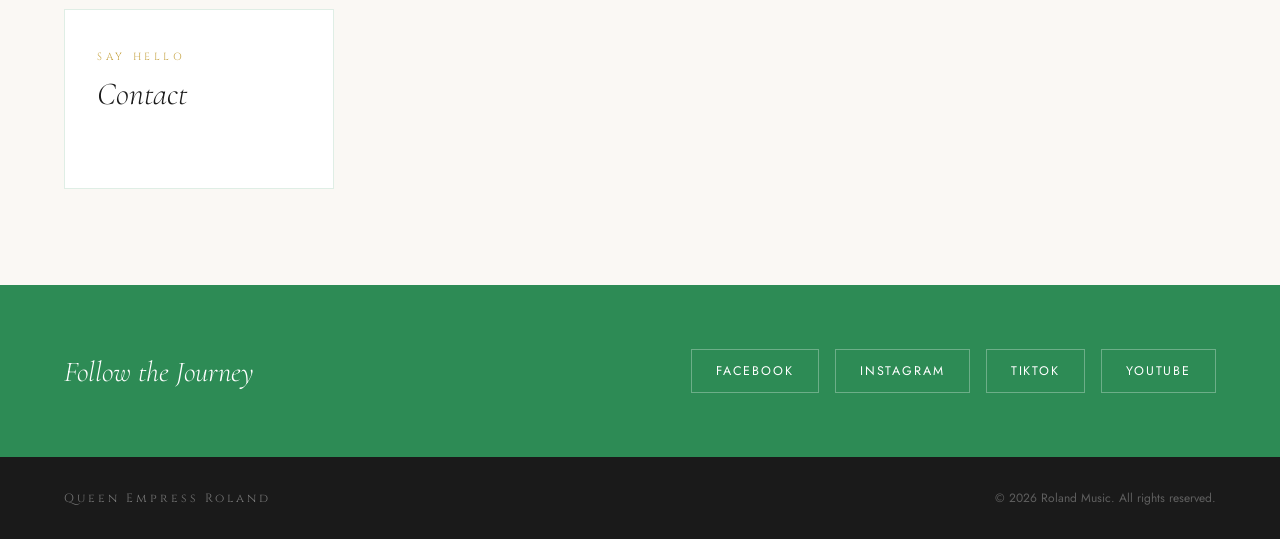
==== commit 266fba63: "update photo" ====
--- a/index.html
+++ b/index.html
@@ -96,9 +96,10 @@
       height: 100%;
       background: linear-gradient(135deg, #e8f5ee 0%, #c5e8d5 40%, #a8d9bc 70%, #2d8b55 100%);
       display: flex;
-      align-items: center;
+      align-items: flex-start;
       justify-content: center;
       position: relative;
+      padding-top: 20px;
     }
 
     /*
@@ -315,7 +316,7 @@
           <div class="hero-geo hero-geo-1"></div>
           <div class="hero-geo hero-geo-2"></div>
           <div class="hero-geo hero-geo-3"></div>
-          <img src="assets/profile-6.jpeg" alt="Queen Empress Roland" style="width:100%;height:100%;object-fit:cover;object-position:center top;display:block;position:absolute;inset:0;"/>
+          <img src="assets/profile-8.jpeg" alt="Queen Empress Roland" style="width:100%;height:95%;object-fit:cover;object-position:center top;display:block;position:absolute;top: 70px;left:50%;transform:translateX(-50%);"/>
         </div>
       </div>
     </div>
